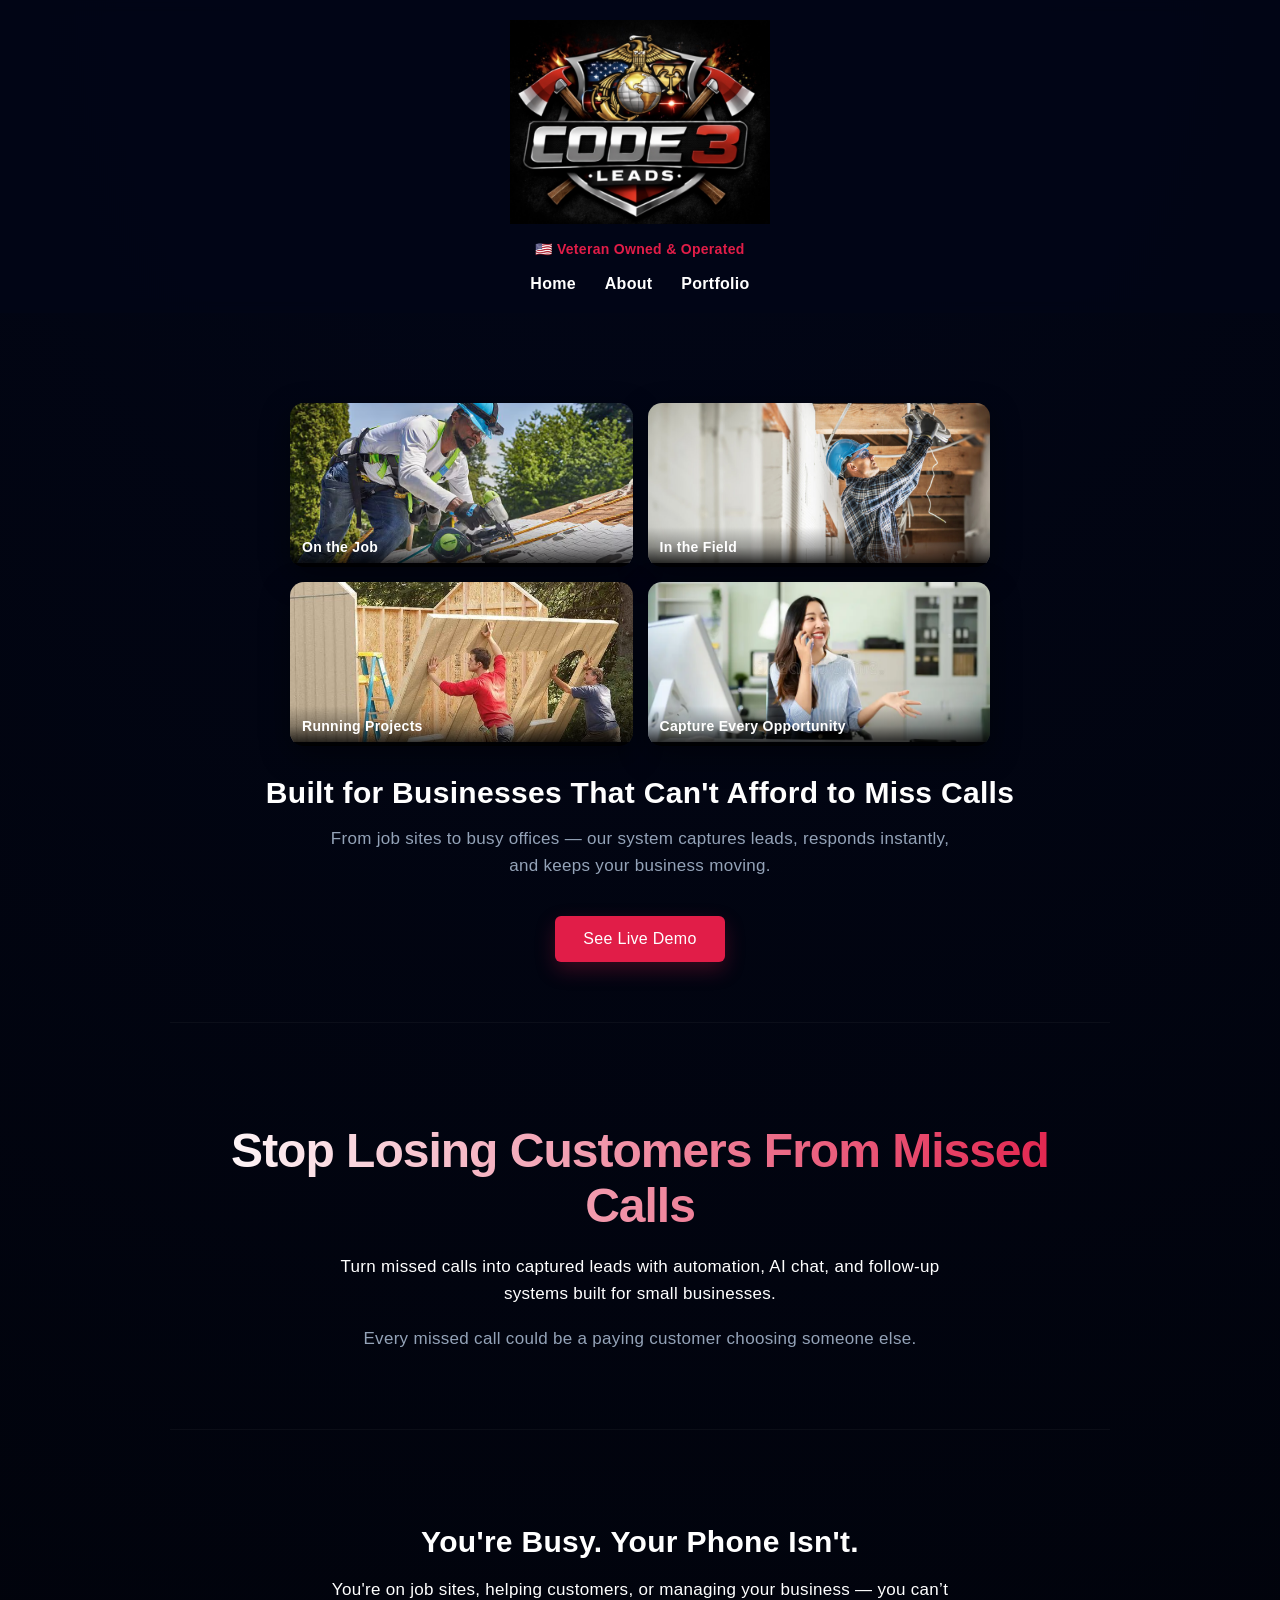
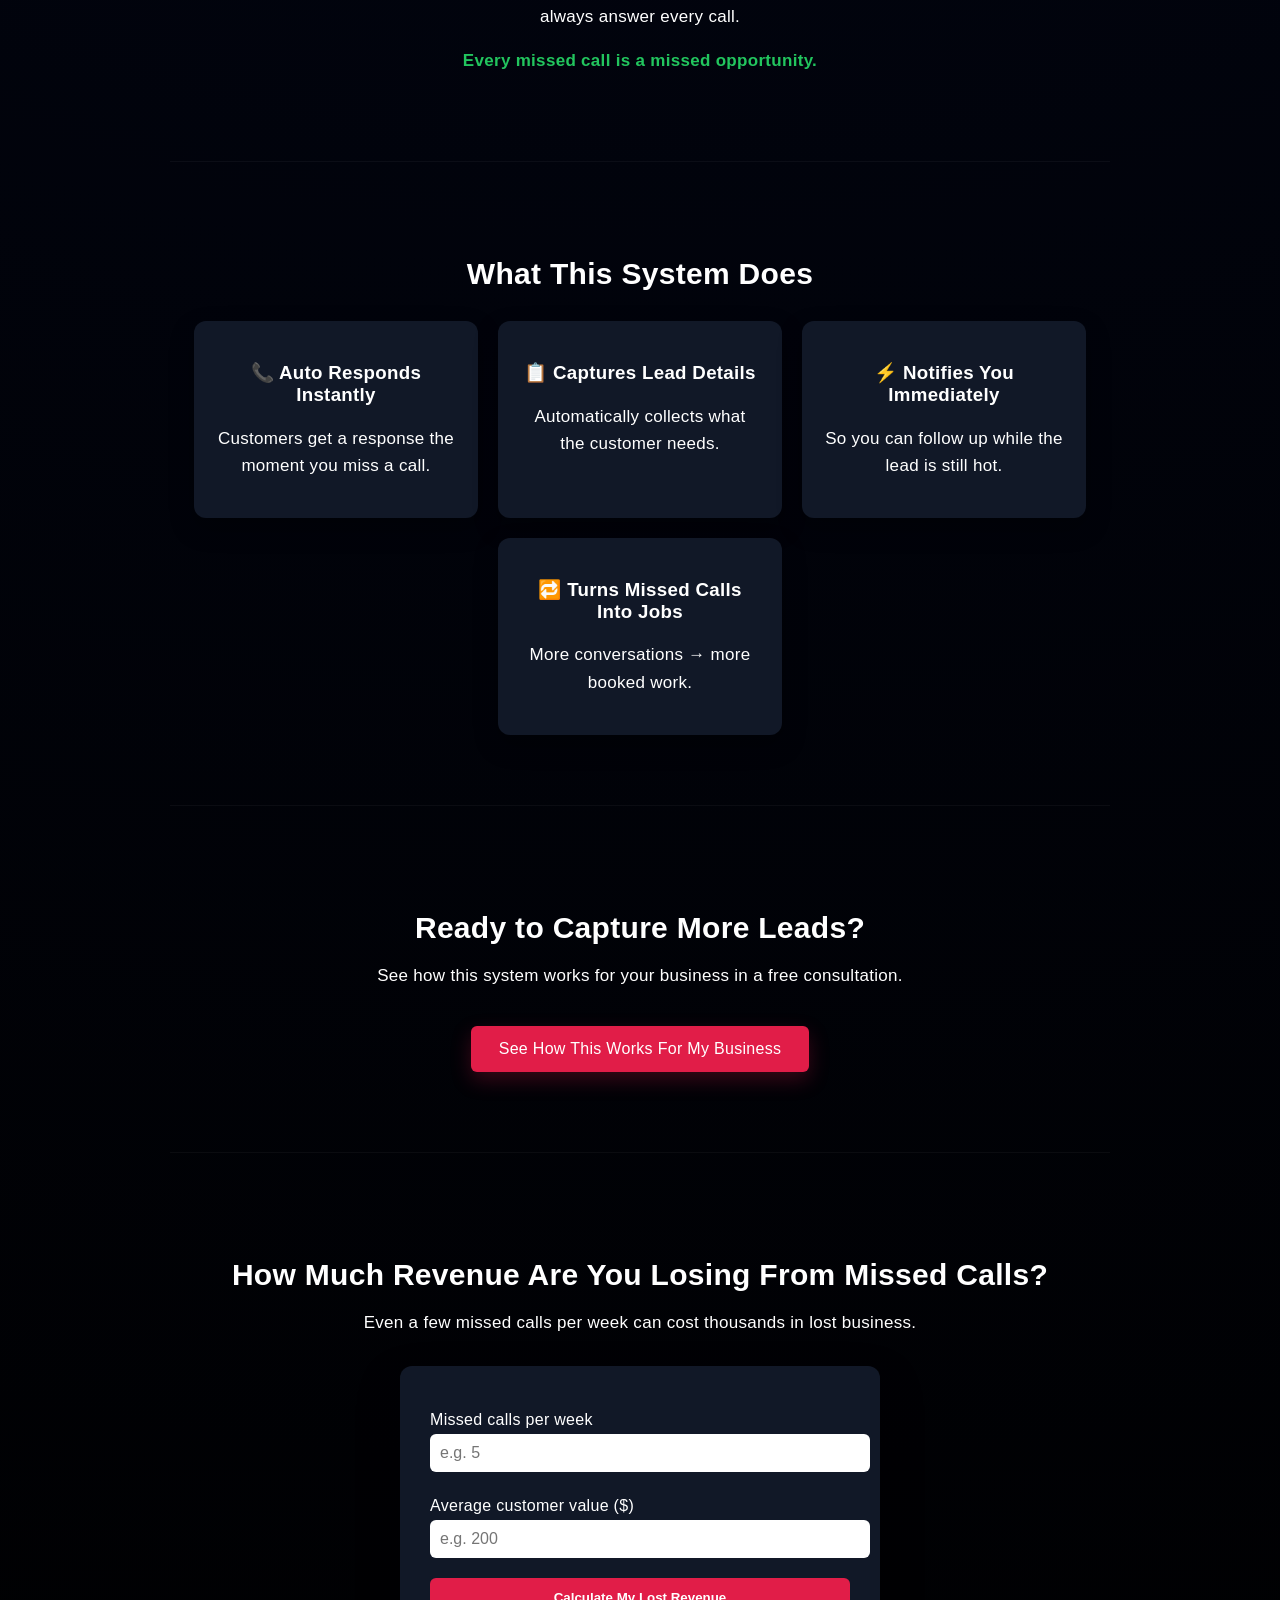
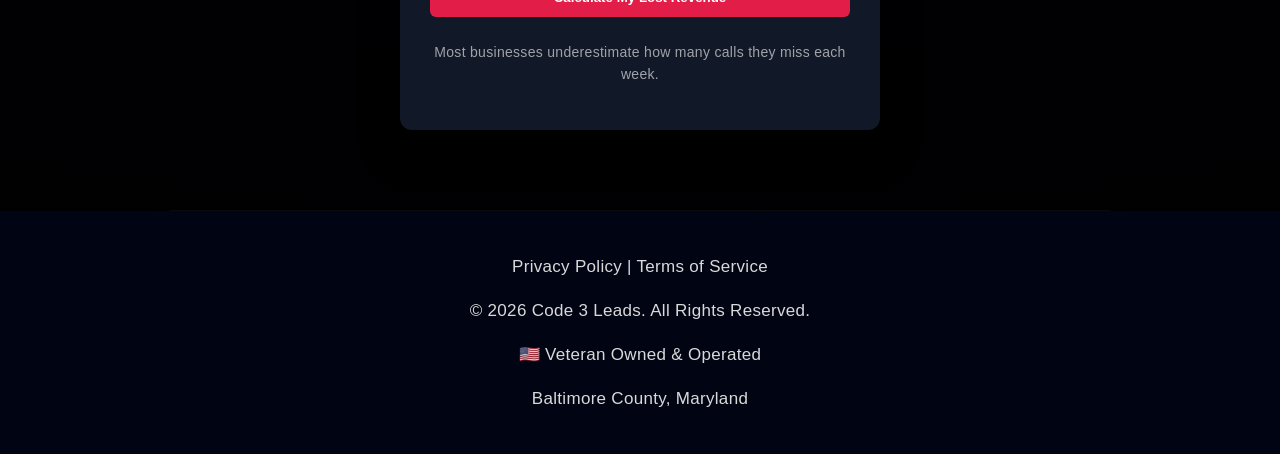
==== index.html @ e9ff65f7 "Update index.html" ====
<!DOCTYPE html>
<html>
<head>
<title>Code 3 Leads</title>
<meta name="viewport" content="width=device-width, initial-scale=1.0">
<link rel="stylesheet" href="css/styles.css">
</head>

<body>

<!-- HEADER -->
<header>

<a href="index.html">
<img src="images/code3-logo.png" class="logo">
</a>

<p class="tagline">
🇺🇸 Veteran Owned & Operated
</p>

<nav>
<a href="index.html">Home</a>
<a href="about.html">About</a>
<a href="portfolio.html">Portfolio</a>
</nav>

</header>

<!-- TOP TRUST SECTION -->
<section class="work-section">

  <div class="work-grid">

    <div class="work-card">
      <img src="images/roofer-working.png">
      <div class="overlay">On the Job</div>
    </div>

    <div class="work-card">
      <img src="images/electrician-working.png">
      <div class="overlay">In the Field</div>
    </div>

    <div class="work-card">
      <img src="images/contractor-working.png">
      <div class="overlay">Running Projects</div>
    </div>

    <div class="work-card">
      <img src="images/business-vibes.png">
      <div class="overlay">Capture Every Opportunity</div>
    </div>

  </div>

  <h2>Built for Businesses That Can't Afford to Miss Calls</h2>

  <p class="subtext">
    From job sites to busy offices — our system captures leads, responds instantly, and keeps your business moving.
  </p>

  <a href="https://code3leads.github.io/Code-3-Leads/" target="_blank" class="button">
    See Live Demo
  </a>

</section>

<!-- HERO -->
<section class="hero">

<h1>Stop Losing Customers From Missed Calls</h1>

<p>
Turn missed calls into captured leads with automation, AI chat, and follow-up systems built for small businesses.
</p>

<p class="hero-sub">
Every missed call could be a paying customer choosing someone else.
</p>

</section>

<!-- PROBLEM -->
<section class="problem-section">

<h2>You're Busy. Your Phone Isn't.</h2>

<p>
You're on job sites, helping customers, or managing your business — you can’t always answer every call.
</p>

<p class="highlight">
Every missed call is a missed opportunity.
</p>

</section>

<!-- SERVICES -->
<section>

<h2>What This System Does</h2>

<div class="grid">

<div class="card">
<h3>📞 Auto Responds Instantly</h3>
<p>Customers get a response the moment you miss a call.</p>
</div>

<div class="card">
<h3>📋 Captures Lead Details</h3>
<p>Automatically collects what the customer needs.</p>
</div>

<div class="card">
<h3>⚡ Notifies You Immediately</h3>
<p>So you can follow up while the lead is still hot.</p>
</div>

<div class="card">
<h3>🔁 Turns Missed Calls Into Jobs</h3>
<p>More conversations → more booked work.</p>
</div>

</div>

</section>

<!-- CTA -->
<section class="cta-section">

<h2>Ready to Capture More Leads?</h2>

<p>
See how this system works for your business in a free consultation.
</p>

<a href="https://calendly.com/code3leads/30min" target="_blank" class="button">
See How This Works For My Business
</a>

</section>

<!-- CALCULATOR -->
<section class="calculator-section">

<h2>How Much Revenue Are You Losing From Missed Calls?</h2>

<p>
Even a few missed calls per week can cost thousands in lost business.
</p>

<div class="calculator-box">

  <label>Missed calls per week</label>
  <input type="number" id="calls" placeholder="e.g. 5">

  <label>Average customer value ($)</label>
  <input type="number" id="value" placeholder="e.g. 200">

  <button onclick="calculateLoss()">Calculate My Lost Revenue</button>

  <h3 id="result"></h3>

  <p style="font-size:14px; opacity:0.6;">
    Most businesses underestimate how many calls they miss each week.
  </p>

  <a id="calc-cta" href="https://calendly.com/code3leads/30min" target="_blank" class="button" style="display:none;">
    Fix This For My Business
  </a>

</div>

</section>

<!-- SCRIPT -->
<script>
function calculateLoss() {
  var calls = document.getElementById("calls").value;
  var value = document.getElementById("value").value;

  if(calls === "" || value === "") {
    document.getElementById("result").innerText = "Enter values above";
    return;
  }

  var yearlyLoss = calls * value * 52;

  document.getElementById("result").innerText =
    "You're losing approximately $" + yearlyLoss.toLocaleString() + " per year from missed calls";

  document.getElementById("calc-cta").style.display = "inline-block";
}
</script>

<!-- FOOTER -->
<footer>

<p>
<a href="privacy-policy.html">Privacy Policy</a> |
<a href="terms.html">Terms of Service</a>
</p>

<p>© 2026 Code 3 Leads. All Rights Reserved.</p>

<p>🇺🇸 Veteran Owned & Operated</p>

<p>Baltimore County, Maryland</p>

</footer>

</body>
</html>
---- css/styles.css ----
/* =========================
   GLOBAL
========================= */
body {
  margin: 0;
  font-family: Arial, sans-serif;
  background: radial-gradient(circle at top, #020617 0%, #000000 100%);
  color: white;
  text-align: center;
  letter-spacing: 0.3px;
}

/* =========================
   HEADER
========================= */
header {
  padding: 20px;
  background: rgba(2,6,23,0.9);
  position: sticky;
  top: 0;
  z-index: 1000;
  backdrop-filter: blur(6px);
}

.logo {
  width: 260px;
}

.tagline {
  margin-top:10px;
  font-size:14px;
  color:#e11d48;
  font-weight:bold;
}

nav {
  margin-top: 15px;
}

nav a {
  margin: 0 12px;
  color: white;
  text-decoration: none;
  font-weight: bold;
  transition: 0.2s;
}

nav a:hover {
  color: #e11d48;
}

/* =========================
   SECTIONS
========================= */
section {
  padding: 70px 20px;
  max-width: 900px;
  margin: auto;
  border-bottom: 1px solid rgba(255,255,255,0.04);
}

h1 {
  font-size: 48px;
  margin-bottom: 20px;
  letter-spacing: -1px;
}

h2 {
  font-size: 30px;
  margin-bottom: 15px;
  font-weight: 600;
}

p {
  line-height: 1.6;
  font-size: 17px;
  max-width: 650px;
  margin-left: auto;
  margin-right: auto;
}

/* =========================
   HERO
========================= */
.hero {
  padding: 60px 20px;
}

/* EXPENSIVE GRADIENT TEXT */
.hero h1 {
  background: linear-gradient(to right, #ffffff, #e11d48);
  -webkit-background-clip: text;
  -webkit-text-fill-color: transparent;
}

.hero-sub {
  color: #94a3b8;
  margin-top: 10px;
}

/* =========================
   BUTTON
========================= */
.button {
  display: inline-block;
  padding: 14px 28px;
  background: #e11d48;
  color: white;
  text-decoration: none;
  border-radius: 6px;
  margin-top: 20px;
  transition: 0.2s;
  box-shadow: 0 8px 20px rgba(225,29,72,0.25);
}

.button:hover {
  background: #be123c;
  transform: translateY(-2px);
  box-shadow: 0 12px 30px rgba(225,29,72,0.35);
}

/* =========================
   CARD GRID (SERVICES)
========================= */
.grid {
  display: flex;
  flex-wrap: wrap;
  justify-content: center;
  gap: 20px;
  margin-top: 30px;
}

.card {
  background: #111827;
  padding: 22px;
  border-radius: 12px;
  width: 240px;
  transition: 0.25s;
  box-shadow: 0 10px 25px rgba(0,0,0,0.3);
}

.card:hover {
  transform: translateY(-6px);
  box-shadow: 0 15px 35px rgba(0,0,0,0.5);
}

/* =========================
   WORK / IMAGE SECTION
========================= */
.work-section {
  padding: 60px 20px;
  text-align: center;
}

.subtext {
  color: #94a3b8;
  margin-top: 10px;
}

.work-grid {
  display: grid;
  grid-template-columns: repeat(2, 1fr);
  gap: 15px;
  max-width: 700px;
  margin: 30px auto;
}

.work-card {
  position: relative;
  overflow: hidden;
  border-radius: 14px;
  cursor: pointer;
  transition: 0.25s;
  box-shadow: 0 10px 30px rgba(0,0,0,0.4);
}

.work-card img {
  width: 100%;
  height: 160px;
  object-fit: cover;
  transition: 0.3s;
}

.work-card:hover img {
  transform: scale(1.08);
}

.work-card:hover {
  transform: translateY(-4px);
}

.overlay {
  position: absolute;
  bottom: 0;
  width: 100%;
  padding: 12px;
  font-weight: bold;
  font-size: 14px;
  text-align: left;
  background: linear-gradient(
    to top,
    rgba(0,0,0,0.9),
    rgba(0,0,0,0.3),
    transparent
  );
}

/* =========================
   PROBLEM SECTION
========================= */
.problem-section .highlight {
  color: #22c55e;
  font-weight: 600;
}

/* =========================
   CTA SECTION
========================= */
.cta-section {
  padding: 80px 20px;
}

/* =========================
   CALCULATOR
========================= */
.calculator-section {
  padding: 80px 20px;
}

.calculator-box {
  margin-top: 30px;
  background: #111827;
  padding: 30px;
  border-radius: 12px;
  max-width: 420px;
  margin-left: auto;
  margin-right: auto;
  box-shadow: 0 20px 40px rgba(0,0,0,0.4);
}

.calculator-box label {
  display: block;
  margin-top: 15px;
  margin-bottom: 5px;
  text-align: left;
}

.calculator-box input {
  width: 100%;
  padding: 10px;
  border-radius: 6px;
  border: none;
  margin-bottom: 10px;
  font-size: 16px;
}

.calculator-box button {
  width: 100%;
  padding: 12px;
  margin-top: 10px;
  background: #e11d48;
  color: white;
  border: none;
  border-radius: 6px;
  font-weight: bold;
  cursor: pointer;
}

.calculator-box button:hover {
  background: #be123c;
}

#result {
  margin-top: 20px;
  font-size: 24px;
  font-weight: bold;
  color: #22c55e;
}

/* =========================
   MOBILE
========================= */
@media (max-width: 600px) {
  .work-grid {
    grid-template-columns: 1fr;
  }

  h1 {
    font-size: 34px;
  }

  h2 {
    font-size: 24px;
  }
}

/* =========================
   FOOTER
========================= */
footer {
  background: #020617;
  padding: 25px;
  font-size: 13px;
  opacity: 0.85;
}

footer a {
  color: white;
  text-decoration: none;
}

footer a:hover {
  text-decoration: underline;
}
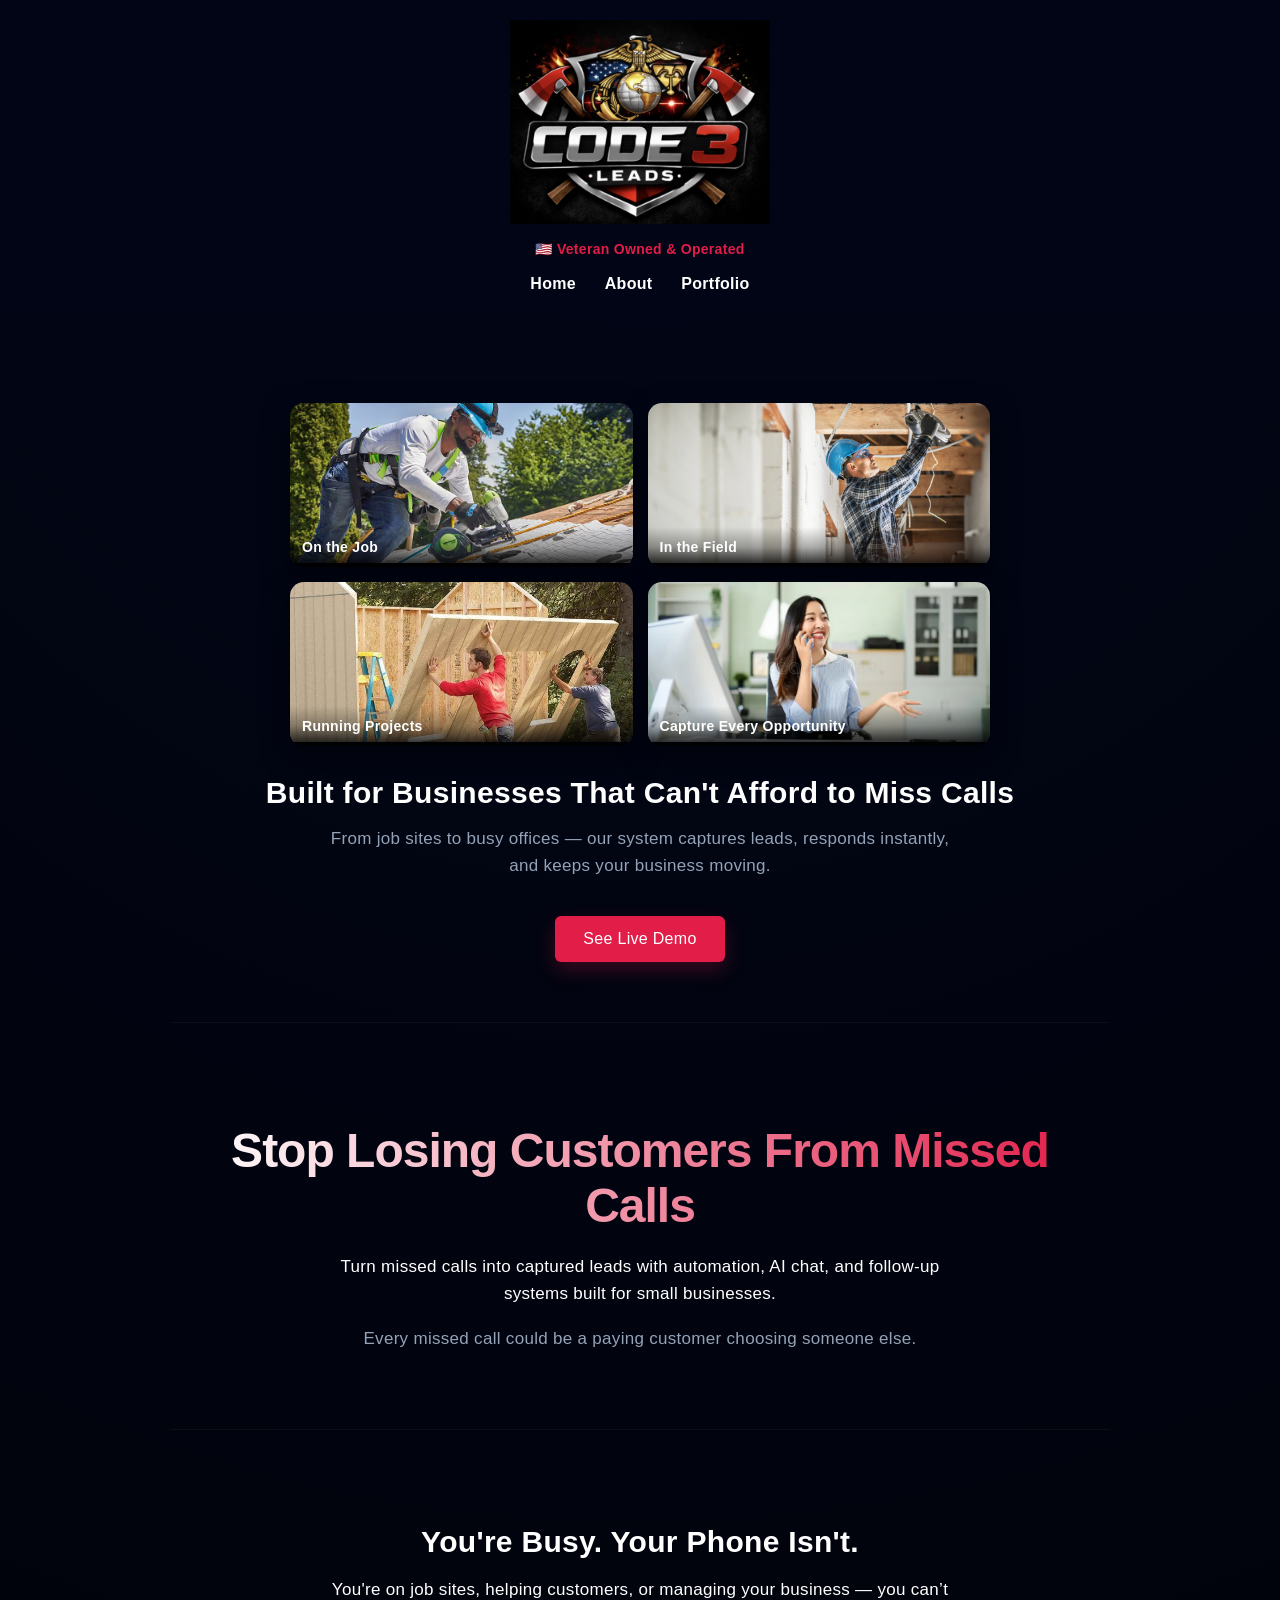
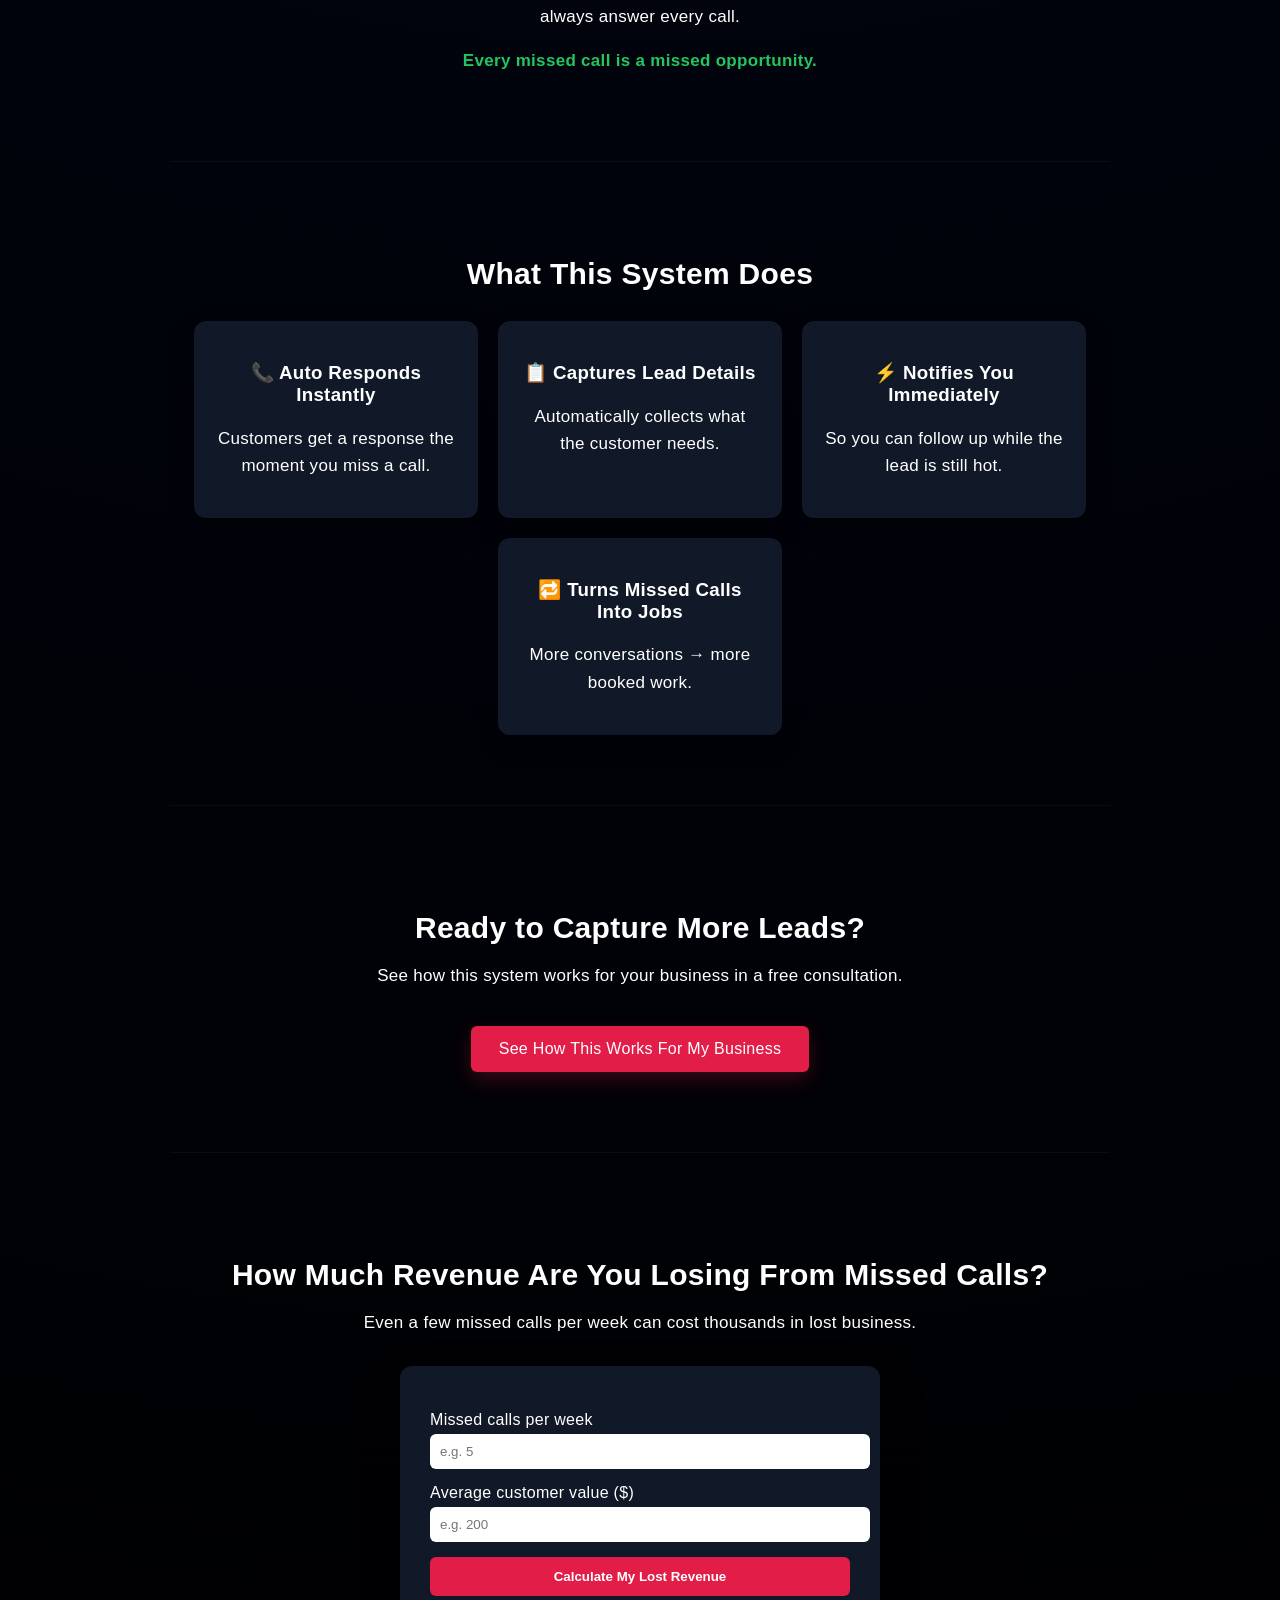
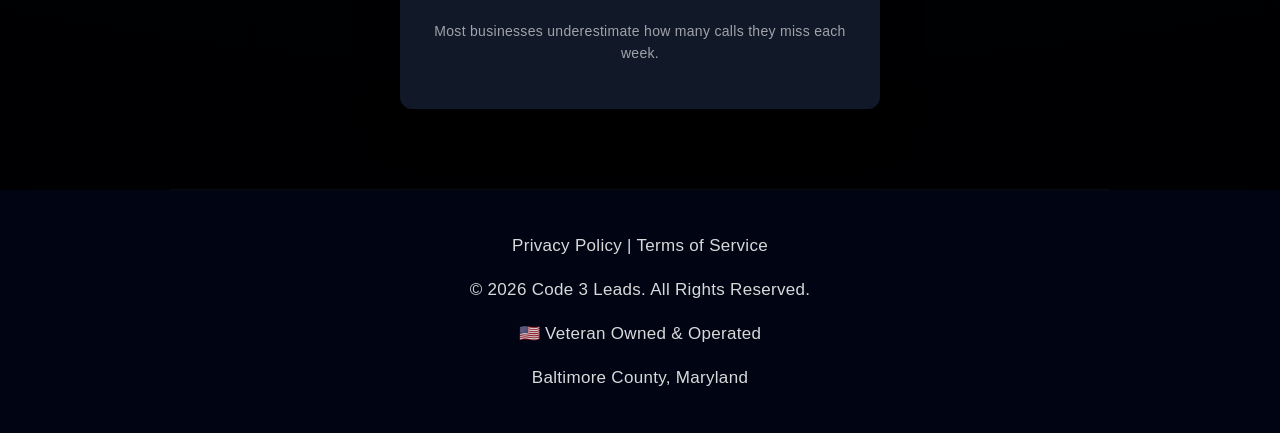
==== commit 4c4f6bd3: "Update index.html" ====
--- a/index.html
+++ b/index.html
@@ -60,7 +60,7 @@
     From job sites to busy offices — our system captures leads, responds instantly, and keeps your business moving.
   </p>
 
-  <a href="https://code3leads.github.io/Code-3-Leads/" target="_blank" class="button">
+  <a href="https://code3leads.github.io/Show-Runner/" target="_blank" class="button">
     See Live Demo
   </a>
 
--- a/css/styles.css
+++ b/css/styles.css
@@ -86,7 +86,6 @@
   padding: 60px 20px;
 }
 
-/* EXPENSIVE GRADIENT TEXT */
 .hero h1 {
   background: linear-gradient(to right, #ffffff, #e11d48);
   -webkit-background-clip: text;
@@ -120,7 +119,7 @@
 }
 
 /* =========================
-   CARD GRID (SERVICES)
+   GRID (SERVICES)
 ========================= */
 .grid {
   display: flex;
@@ -145,7 +144,7 @@
 }
 
 /* =========================
-   WORK / IMAGE SECTION
+   WORK SECTION
 ========================= */
 .work-section {
   padding: 60px 20px;
@@ -169,7 +168,6 @@
   position: relative;
   overflow: hidden;
   border-radius: 14px;
-  cursor: pointer;
   transition: 0.25s;
   box-shadow: 0 10px 30px rgba(0,0,0,0.4);
 }
@@ -183,10 +181,6 @@
 
 .work-card:hover img {
   transform: scale(1.08);
-}
-
-.work-card:hover {
-  transform: translateY(-4px);
 }
 
 .overlay {
@@ -206,7 +200,7 @@
 }
 
 /* =========================
-   PROBLEM SECTION
+   PROBLEM
 ========================= */
 .problem-section .highlight {
   color: #22c55e;
@@ -214,7 +208,7 @@
 }
 
 /* =========================
-   CTA SECTION
+   CTA
 ========================= */
 .cta-section {
   padding: 80px 20px;
@@ -241,7 +235,6 @@
 .calculator-box label {
   display: block;
   margin-top: 15px;
-  margin-bottom: 5px;
   text-align: left;
 }
 
@@ -250,14 +243,13 @@
   padding: 10px;
   border-radius: 6px;
   border: none;
-  margin-bottom: 10px;
-  font-size: 16px;
+  margin-top: 5px;
 }
 
 .calculator-box button {
   width: 100%;
   padding: 12px;
-  margin-top: 10px;
+  margin-top: 15px;
   background: #e11d48;
   color: white;
   border: none;
@@ -278,6 +270,106 @@
 }
 
 /* =========================
+   PORTFOLIO FINAL ELITE
+========================= */
+
+.portfolio-grid {
+  display: grid;
+  grid-template-columns: 1fr;
+  gap: 25px;
+  max-width: 500px;
+  margin: 40px auto;
+}
+
+.portfolio-card {
+  position: relative;
+  display: block;
+  border-radius: 16px;
+  overflow: hidden;
+  margin: auto;
+  box-shadow: 0 15px 40px rgba(0,0,0,0.5);
+  transition: all 0.3s ease;
+}
+
+/* DARK OVERLAY BASE */
+.portfolio-card::after {
+  content: "";
+  position: absolute;
+  inset: 0;
+  background: rgba(0, 0, 0, 0.45);
+  pointer-events: none;
+}
+
+/* IMAGE */
+.portfolio-card img {
+  width: 100%;
+  height: 220px;
+  object-fit: cover;
+  transition: 0.4s ease;
+}
+
+/* HOVER EFFECTS */
+.portfolio-card:hover {
+  transform: translateY(-6px);
+  box-shadow: 0 25px 60px rgba(0,0,0,0.8);
+}
+
+.portfolio-card:hover img {
+  transform: scale(1.05);
+}
+
+/* OVERLAY TEXT */
+.portfolio-overlay {
+  position: absolute;
+  bottom: 0;
+  left: 0;
+  width: 100%;
+  padding: 20px;
+
+  display: flex;
+  flex-direction: column;
+  align-items: flex-start;
+
+  z-index: 2;
+
+  background: linear-gradient(
+    to top,
+    rgba(0,0,0,1),
+    rgba(0,0,0,0.8),
+    rgba(0,0,0,0.3),
+    transparent
+  );
+}
+
+/* TITLE */
+.portfolio-overlay h3 {
+  margin: 0 0 4px 0;
+  font-size: 18px;
+  font-weight: 600;
+  color: white;
+}
+
+/* DESCRIPTION */
+.portfolio-overlay p {
+  margin: 0;
+  font-size: 14px;
+  color: #cbd5f5;
+}
+
+/* CTA TEXT */
+.portfolio-overlay span {
+  margin-top: 8px;
+  font-size: 14px;
+  color: #e11d48;
+  font-weight: bold;
+  transition: 0.2s;
+}
+
+/* CTA HOVER MOVE */
+.portfolio-card:hover .portfolio-overlay span {
+  transform: translateX(6px);
+}
+/* =========================
    MOBILE
 ========================= */
 @media (max-width: 600px) {
@@ -308,7 +400,3 @@
   color: white;
   text-decoration: none;
 }
-
-footer a:hover {
-  text-decoration: underline;
-}
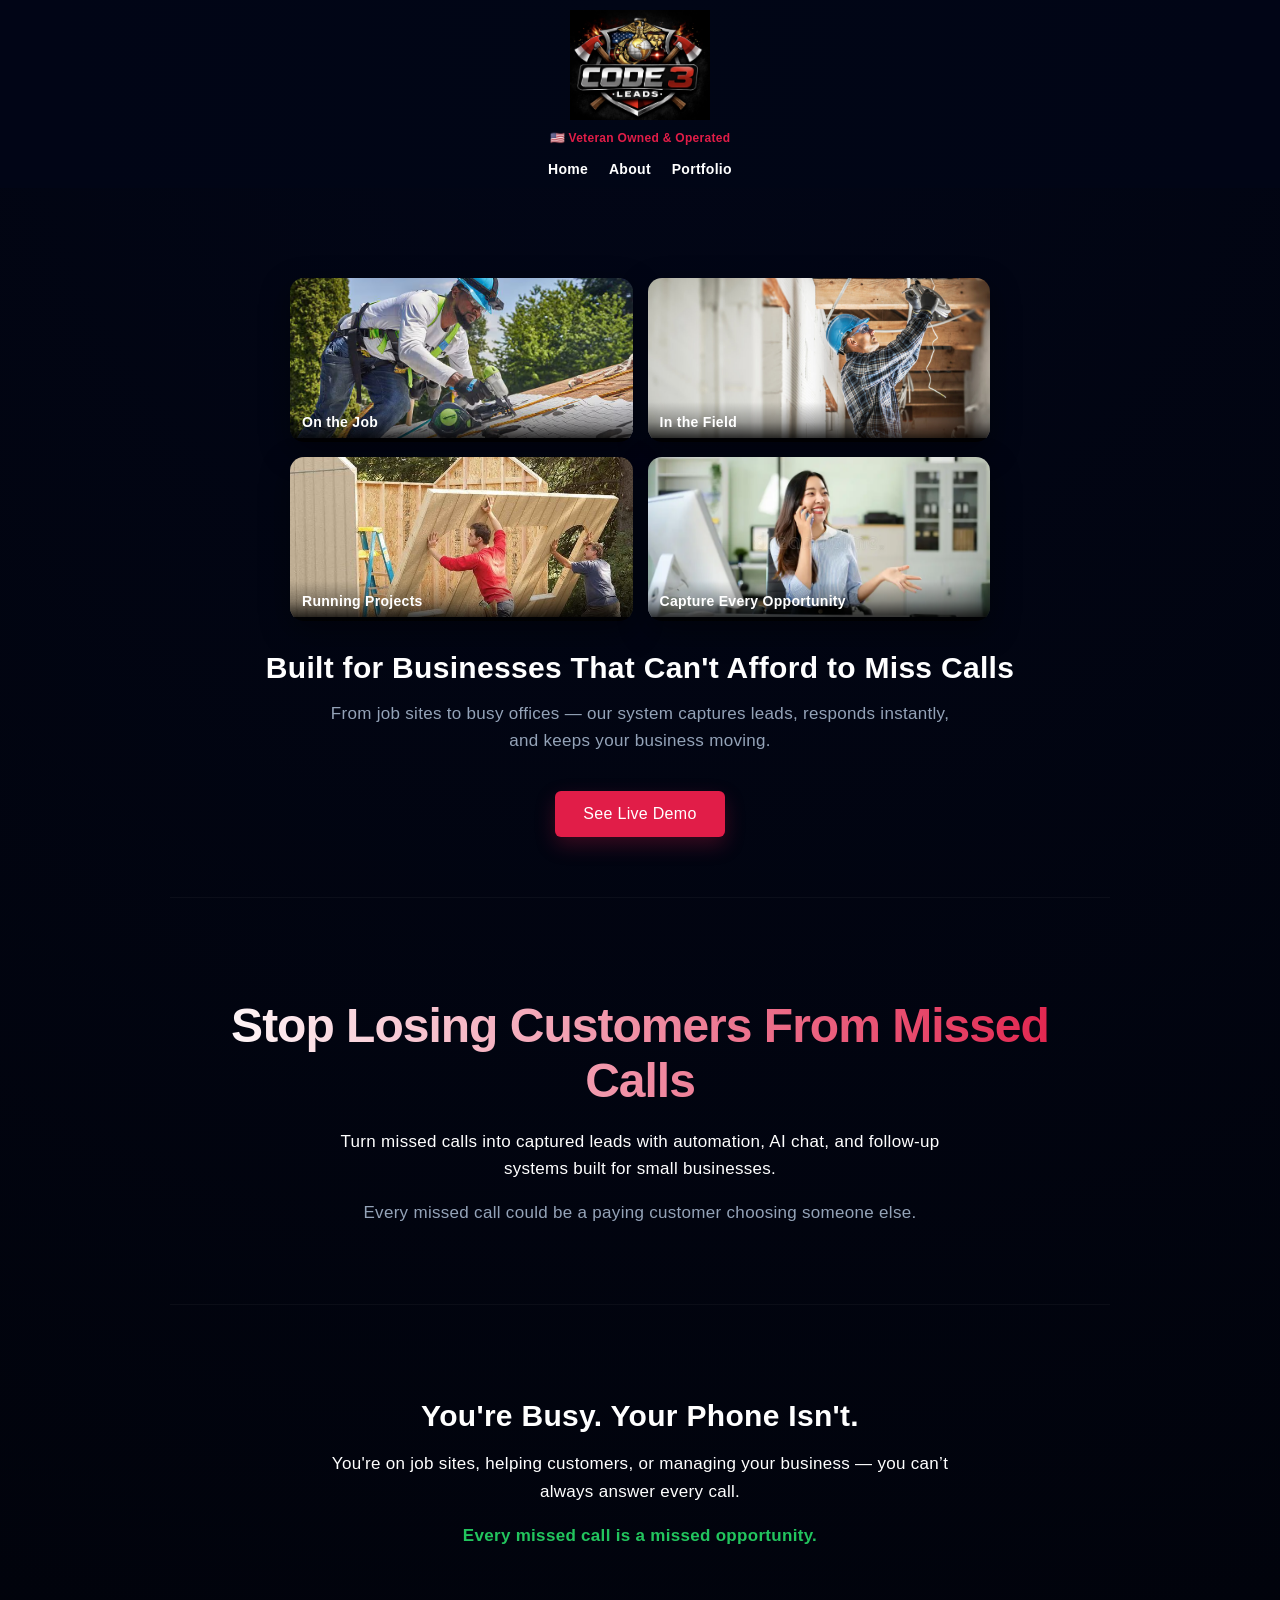
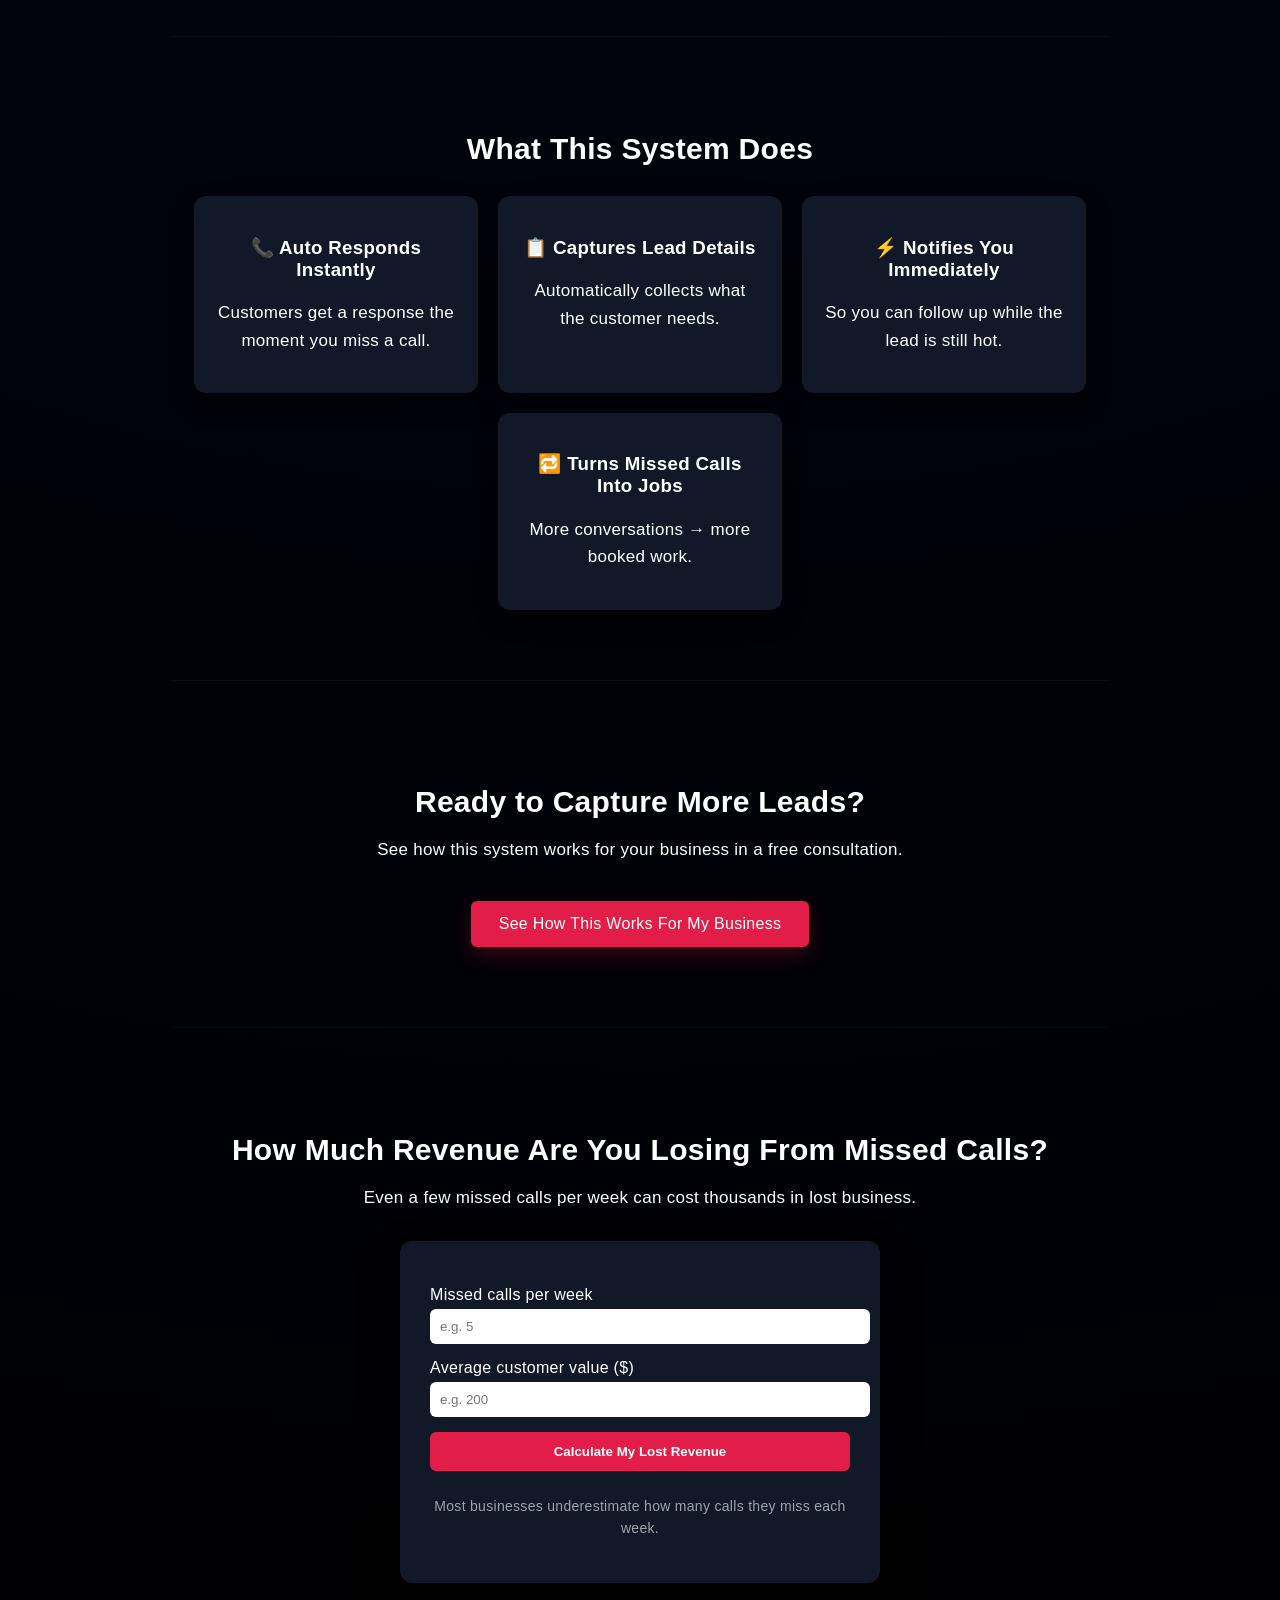
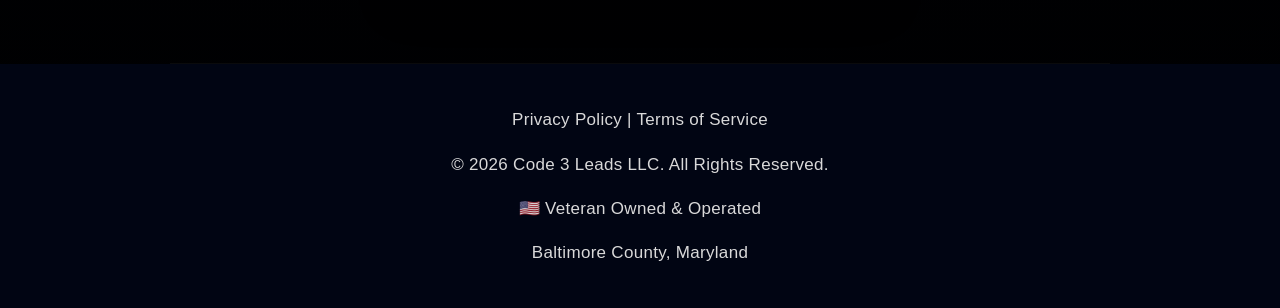
==== commit bd008ee3: "Update index.html" ====
--- a/index.html
+++ b/index.html
@@ -203,7 +203,7 @@
 <a href="terms.html">Terms of Service</a>
 </p>
 
-<p>© 2026 Code 3 Leads. All Rights Reserved.</p>
+<p>© 2026 Code 3 Leads LLC. All Rights Reserved.</p>
 
 <p>🇺🇸 Veteran Owned & Operated</p>
 
--- a/css/styles.css
+++ b/css/styles.css
@@ -14,35 +14,31 @@
    HEADER
 ========================= */
 header {
-  padding: 20px;
+  padding: 10px 20px;
   background: rgba(2,6,23,0.9);
-  position: sticky;
-  top: 0;
-  z-index: 1000;
-  backdrop-filter: blur(6px);
 }
 
 .logo {
-  width: 260px;
+  width: 140px;
 }
 
 .tagline {
-  margin-top:10px;
-  font-size:14px;
-  color:#e11d48;
-  font-weight:bold;
+  font-size: 12px;
+  color: #e11d48;
+  font-weight: bold;
+  margin-top: 5px;
 }
 
 nav {
-  margin-top: 15px;
+  margin-top: 5px;
 }
 
 nav a {
-  margin: 0 12px;
-  color: white;
+  color: white;
+  margin: 0 8px;
   text-decoration: none;
   font-weight: bold;
-  transition: 0.2s;
+  font-size: 14px;
 }
 
 nav a:hover {
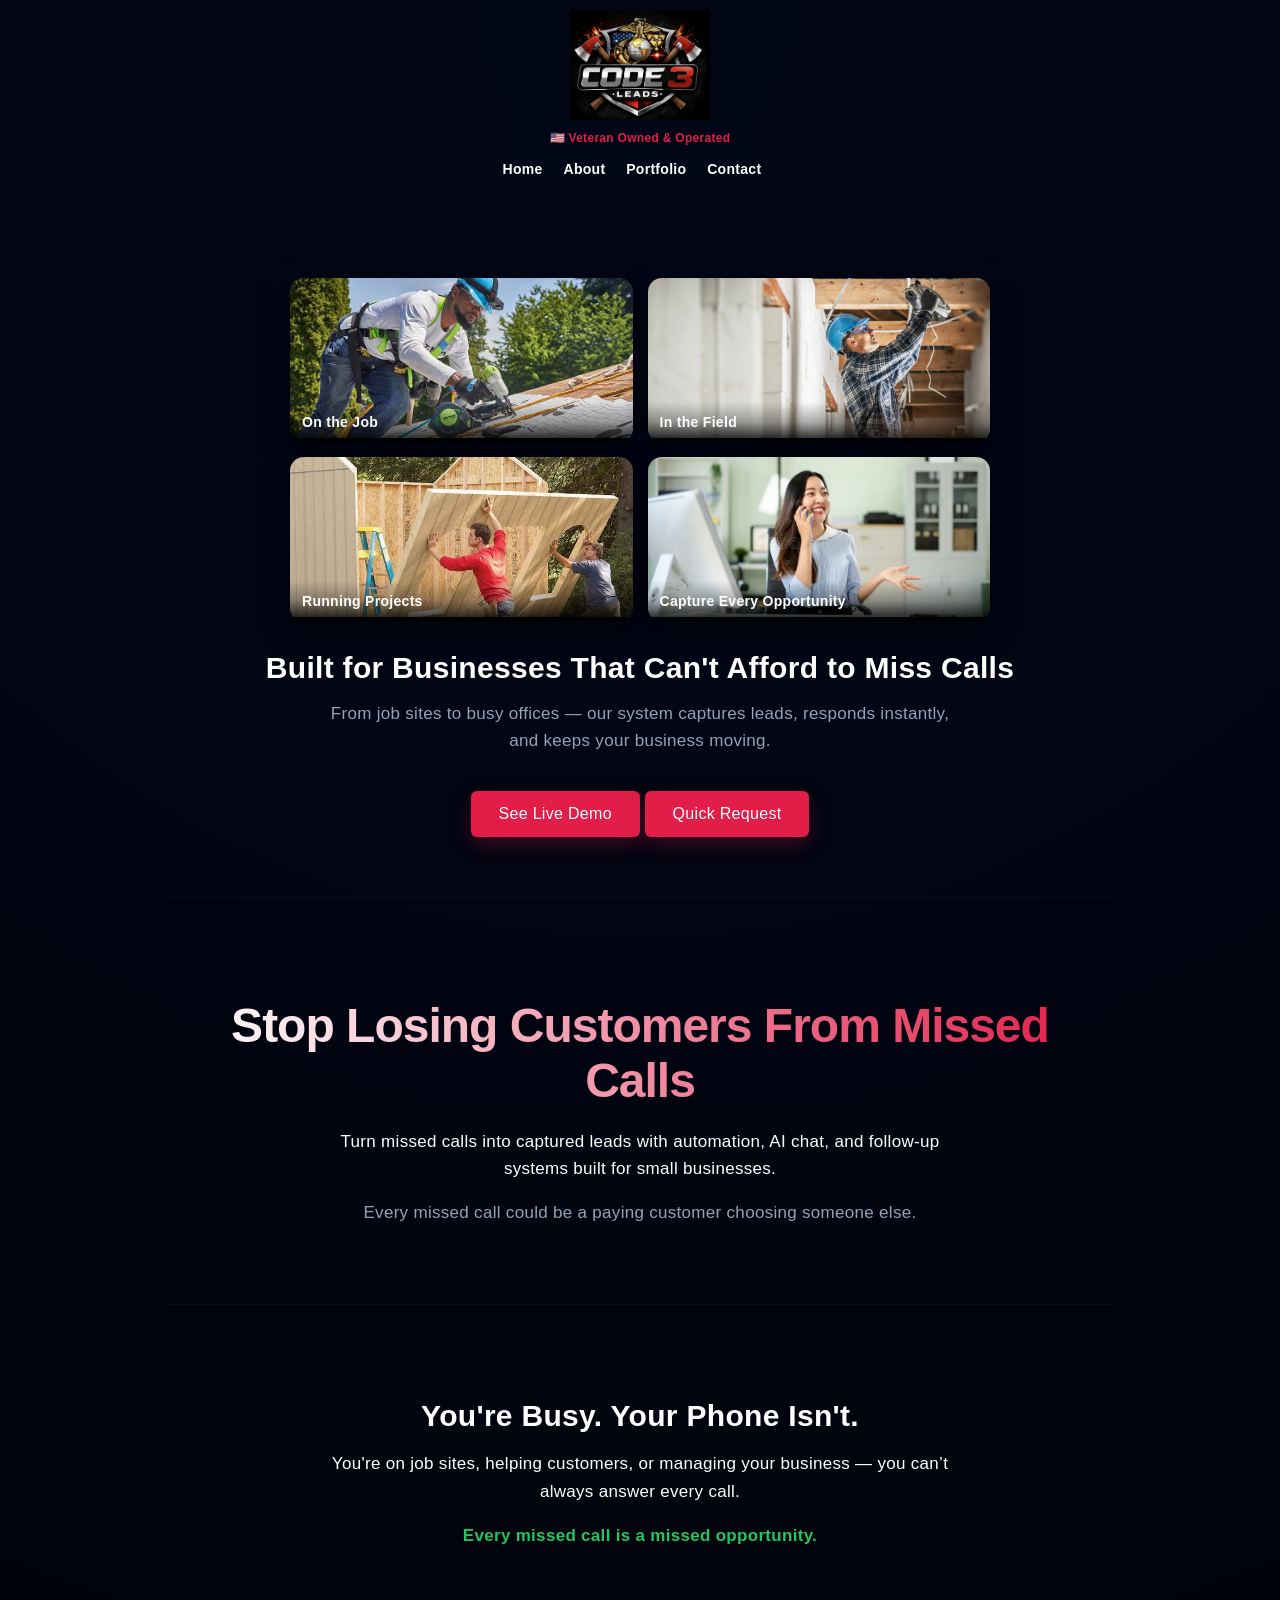
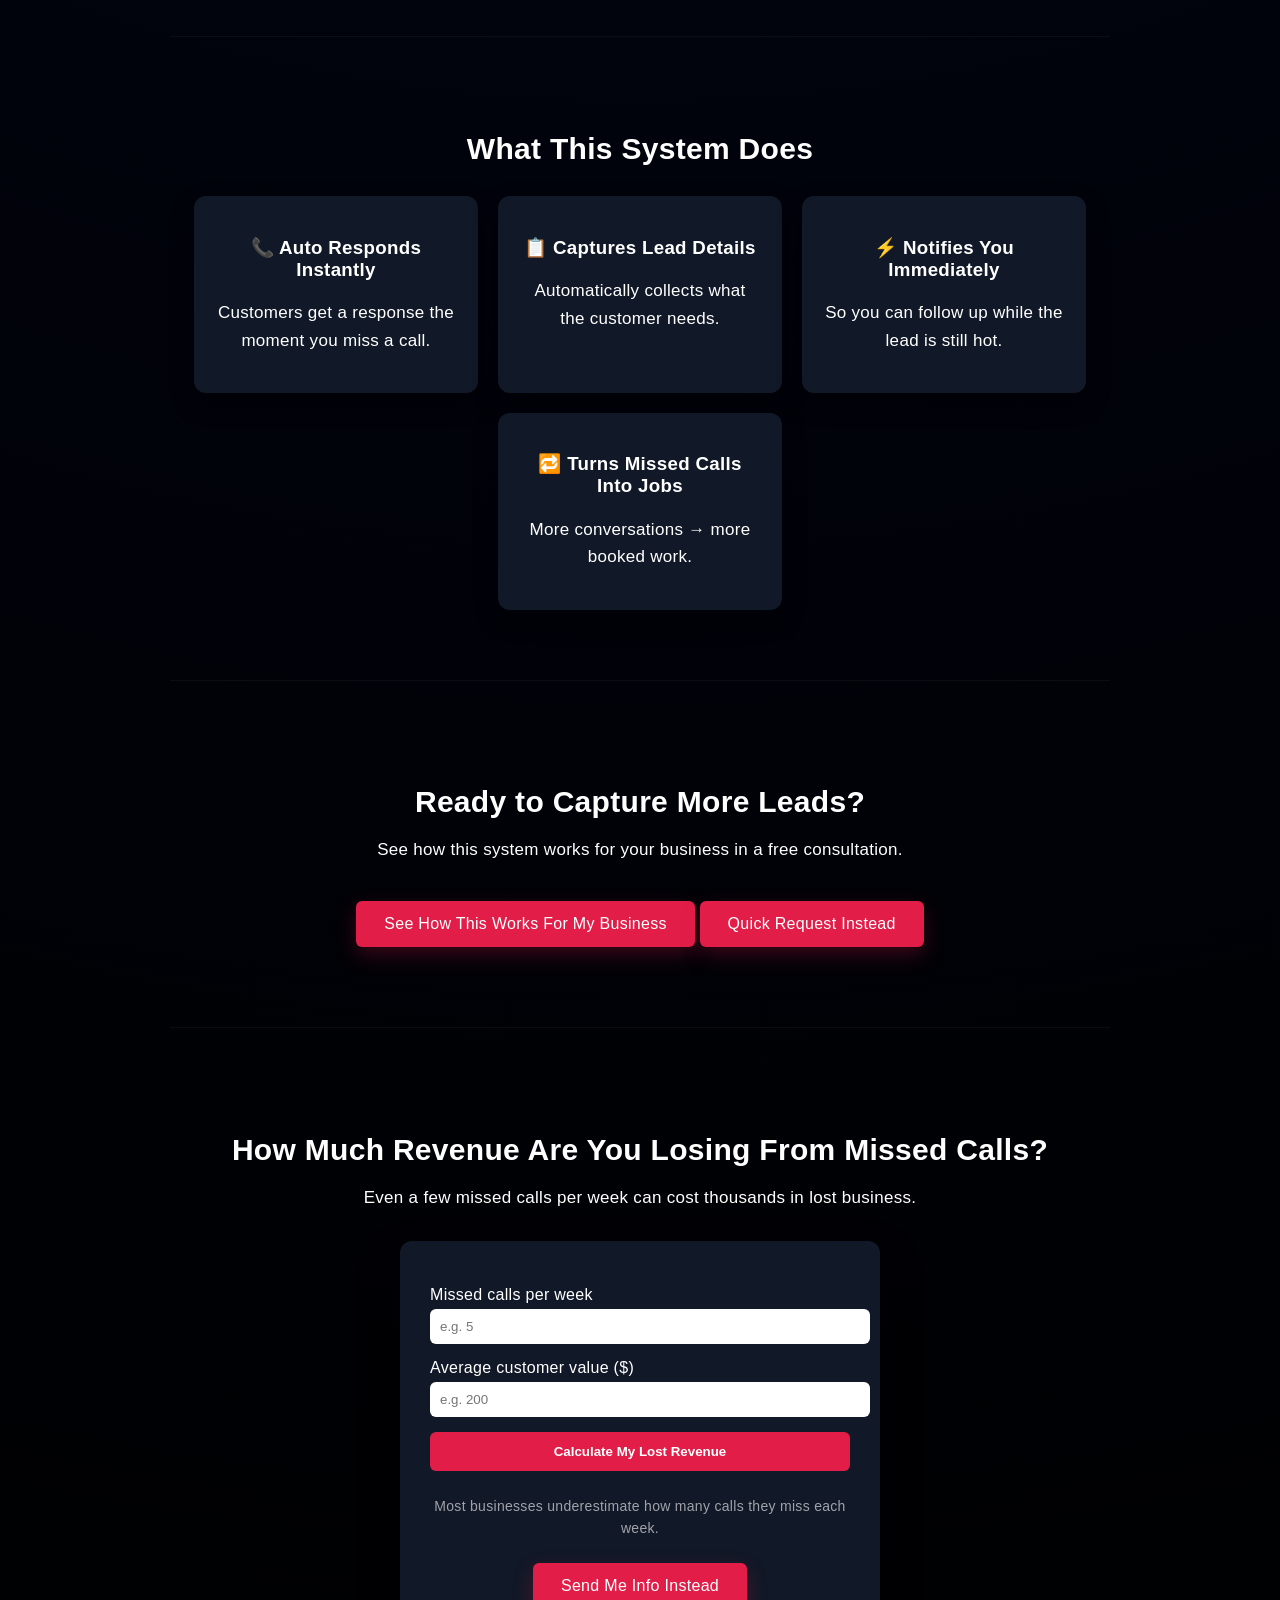
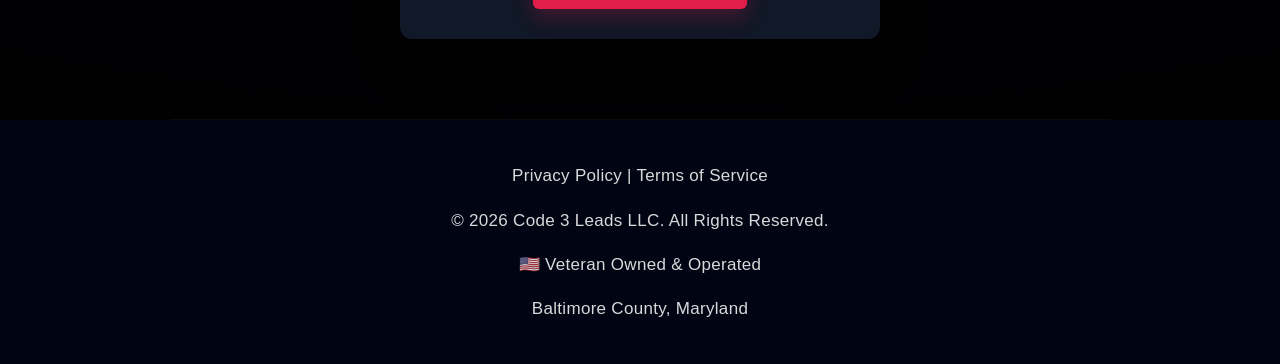
==== commit 39636138: "Update index.html" ====
--- a/index.html
+++ b/index.html
@@ -1,7 +1,7 @@
 <!DOCTYPE html>
 <html>
 <head>
-<title>Code 3 Leads</title>
+<title>Code 3 Leads LLC</title>
 <meta name="viewport" content="width=device-width, initial-scale=1.0">
 <link rel="stylesheet" href="css/styles.css">
 </head>
@@ -23,7 +23,8 @@
 <a href="index.html">Home</a>
 <a href="about.html">About</a>
 <a href="portfolio.html">Portfolio</a>
-</nav>
+<a href="contact.html">Contact<a/>
+</nav> 
 
 </header>
 
@@ -63,6 +64,9 @@
   <a href="https://code3leads.github.io/Show-Runner/" target="_blank" class="button">
     See Live Demo
   </a>
+  <a href="contact.html" class="button" style="background:#e11d48;">
+    Quick Request
+  </a> 
 
 </section>
 
@@ -138,6 +142,10 @@
 
 <a href="https://calendly.com/code3leads/30min" target="_blank" class="button">
 See How This Works For My Business
+</a>
+
+<a href="contact.html" class="button" style="background:#e11d48; margin-top:10px;">
+Quick Request Instead
 </a>
 
 </section>
@@ -170,6 +178,9 @@
   <a id="calc-cta" href="https://calendly.com/code3leads/30min" target="_blank" class="button" style="display:none;">
     Fix This For My Business
   </a>
+  <a href="contact.html" class="button" style="display:inline-block; margin-top:10px; background:#e11d48;">
+  Send Me Info Instead
+</a>
 
 </div>
 
--- a/css/styles.css
+++ b/css/styles.css
@@ -287,6 +287,11 @@
   transition: all 0.3s ease;
 }
 
+.featured {
+   border: 2px solid #e11d48;
+   box-shadow: 0 0 15px rgba(225, 29, 72, 0.5);
+}
+
 /* DARK OVERLAY BASE */
 .portfolio-card::after {
   content: "";
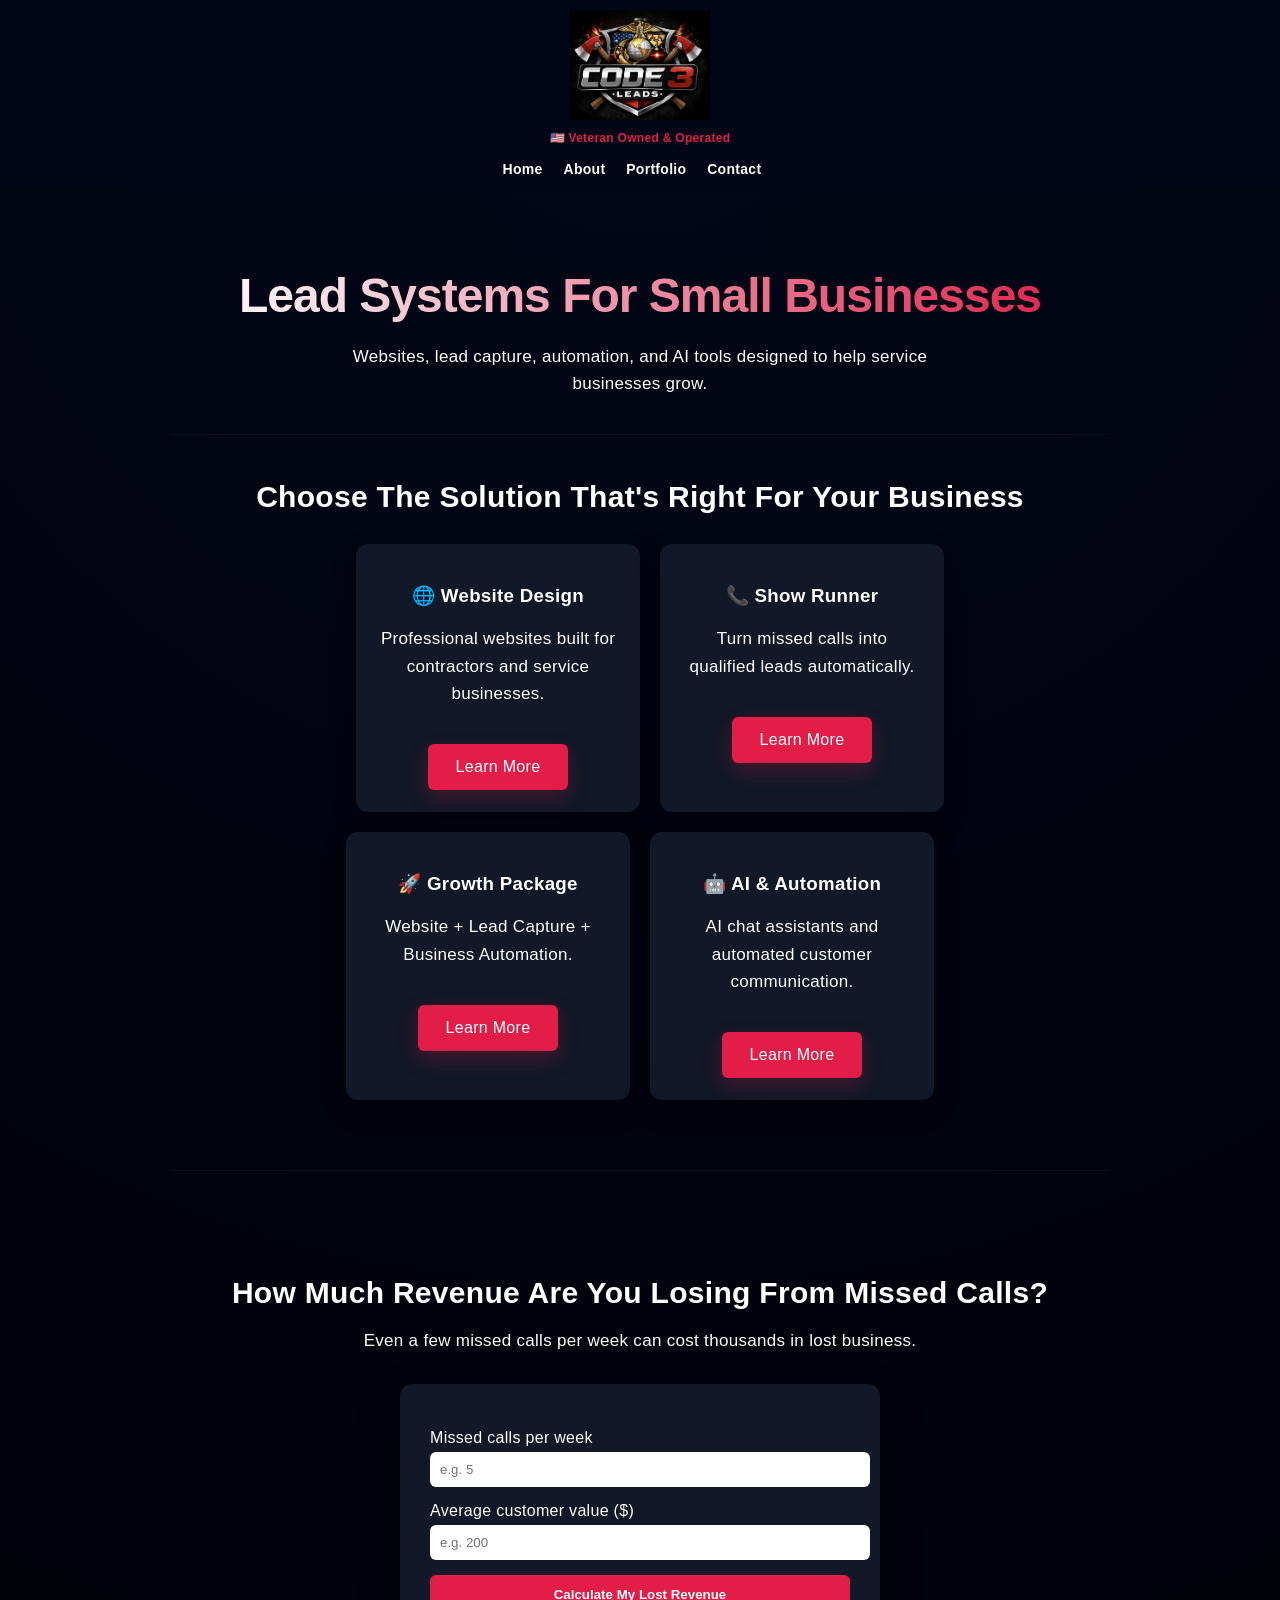
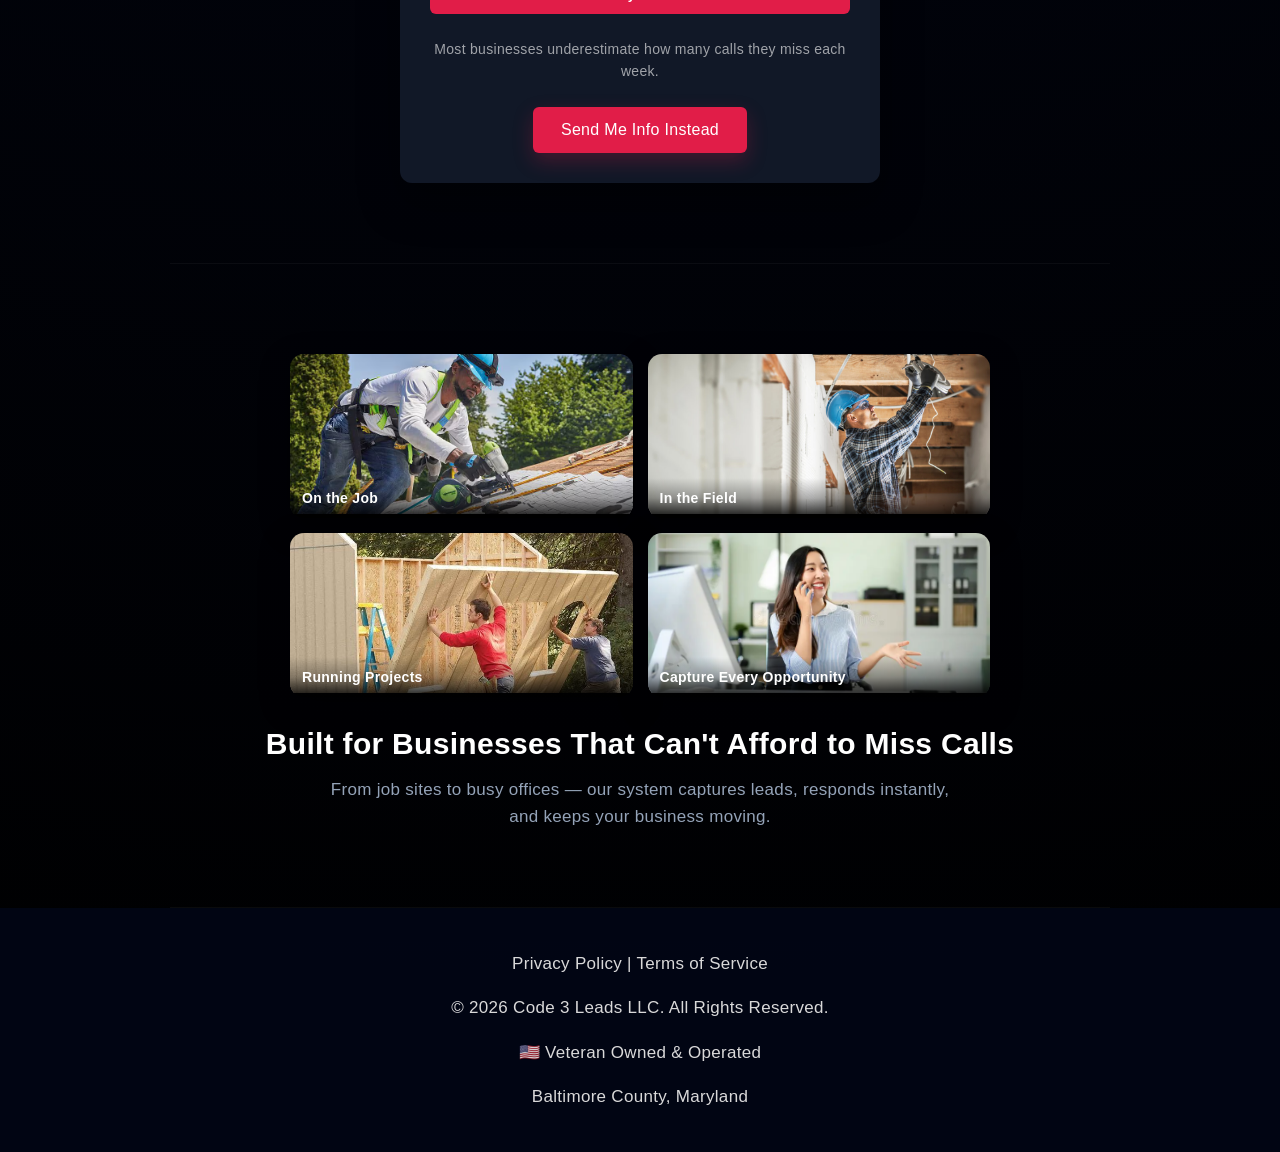
==== commit 984c4e63: "Redesign homepage and contact page" ====
--- a/index.html
+++ b/index.html
@@ -28,125 +28,68 @@
 
 </header>
 
-<!-- TOP TRUST SECTION -->
-<section class="work-section">
-
-  <div class="work-grid">
-
-    <div class="work-card">
-      <img src="images/roofer-working.png">
-      <div class="overlay">On the Job</div>
-    </div>
-
-    <div class="work-card">
-      <img src="images/electrician-working.png">
-      <div class="overlay">In the Field</div>
-    </div>
-
-    <div class="work-card">
-      <img src="images/contractor-working.png">
-      <div class="overlay">Running Projects</div>
-    </div>
-
-    <div class="work-card">
-      <img src="images/business-vibes.png">
-      <div class="overlay">Capture Every Opportunity</div>
-    </div>
-
-  </div>
-
-  <h2>Built for Businesses That Can't Afford to Miss Calls</h2>
-
-  <p class="subtext">
-    From job sites to busy offices — our system captures leads, responds instantly, and keeps your business moving.
-  </p>
-
-  <a href="https://code3leads.github.io/Show-Runner/" target="_blank" class="button">
-    See Live Demo
-  </a>
-  <a href="contact.html" class="button" style="background:#e11d48;">
-    Quick Request
-  </a> 
-
-</section>
-
 <!-- HERO -->
 <section class="hero">
 
-<h1>Stop Losing Customers From Missed Calls</h1>
-
-<p>
-Turn missed calls into captured leads with automation, AI chat, and follow-up systems built for small businesses.
-</p>
-
-<p class="hero-sub">
-Every missed call could be a paying customer choosing someone else.
-</p>
-
-</section>
-
-<!-- PROBLEM -->
-<section class="problem-section">
-
-<h2>You're Busy. Your Phone Isn't.</h2>
-
-<p>
-You're on job sites, helping customers, or managing your business — you can’t always answer every call.
-</p>
-
-<p class="highlight">
-Every missed call is a missed opportunity.
-</p>
-
-</section>
-
-<!-- SERVICES -->
-<section>
-
-<h2>What This System Does</h2>
+<h1>Lead Systems For Small Businesses</h1>
+
+<p>
+Websites, lead capture, automation, and AI tools designed to help service businesses grow.
+</p>
+
+</section>
+
+<section class="services-section">
+
+<h2>Choose The Solution That's Right For Your Business</h2>
 
 <div class="grid">
 
 <div class="card">
-<h3>📞 Auto Responds Instantly</h3>
-<p>Customers get a response the moment you miss a call.</p>
-</div>
-
-<div class="card">
-<h3>📋 Captures Lead Details</h3>
-<p>Automatically collects what the customer needs.</p>
-</div>
-
-<div class="card">
-<h3>⚡ Notifies You Immediately</h3>
-<p>So you can follow up while the lead is still hot.</p>
-</div>
-
-<div class="card">
-<h3>🔁 Turns Missed Calls Into Jobs</h3>
-<p>More conversations → more booked work.</p>
-</div>
-
-</div>
-
-</section>
-
-<!-- CTA -->
-<section class="cta-section">
-
-<h2>Ready to Capture More Leads?</h2>
-
-<p>
-See how this system works for your business in a free consultation.
-</p>
-
-<a href="https://calendly.com/code3leads/30min" target="_blank" class="button">
-See How This Works For My Business
-</a>
-
-<a href="contact.html" class="button" style="background:#e11d48; margin-top:10px;">
-Quick Request Instead
-</a>
+<h3>🌐 Website Design</h3>
+<p>
+Professional websites built for contractors and service businesses.
+</p>
+
+<a href="portfolio.html" class="button">
+Learn More
+</a>
+</div>
+
+<div class="card">
+<h3>📞 Show Runner</h3>
+<p>
+Turn missed calls into qualified leads automatically.
+</p>
+
+<a href="https://code3leads.github.io/Show-Runner/" target="_blank" class="button">
+Learn More
+</a>
+</div>
+
+<div class="card">
+<h3>🚀 Growth Package</h3>
+<p>
+Website + Lead Capture + Business Automation.
+</p>
+
+<a href="contact.html" class="button">
+Learn More
+</a>
+</div>
+
+<div class="card">
+<h3>🤖 AI & Automation</h3>
+<p>
+AI chat assistants and automated customer communication.
+</p>
+
+<a href="contact.html" class="button">
+Learn More
+</a>
+</div>
+
+</div>
 
 </section>
 
@@ -186,6 +129,41 @@
 
 </section>
 
+<!-- TOP TRUST SECTION -->
+<section class="work-section">
+
+  <div class="work-grid">
+
+    <div class="work-card">
+      <img src="images/roofer-working.png">
+      <div class="overlay">On the Job</div>
+    </div>
+
+    <div class="work-card">
+      <img src="images/electrician-working.png">
+      <div class="overlay">In the Field</div>
+    </div>
+
+    <div class="work-card">
+      <img src="images/contractor-working.png">
+      <div class="overlay">Running Projects</div>
+    </div>
+
+    <div class="work-card">
+      <img src="images/business-vibes.png">
+      <div class="overlay">Capture Every Opportunity</div>
+    </div>
+
+  </div>
+
+  <h2>Built for Businesses That Can't Afford to Miss Calls</h2>
+
+  <p class="subtext">
+    From job sites to busy offices — our system captures leads, responds instantly, and keeps your business moving.
+  </p>
+
+</section>
+
 <!-- SCRIPT -->
 <script>
 function calculateLoss() {
--- a/css/styles.css
+++ b/css/styles.css
@@ -75,11 +75,15 @@
   margin-right: auto;
 }
 
+.services-section {
+  padding-top: 20px;
+}
+
 /* =========================
    HERO
 ========================= */
 .hero {
-  padding: 60px 20px;
+  padding: 40px 20px 20px;
 }
 
 .hero h1 {
@@ -112,6 +116,16 @@
   background: #be123c;
   transform: translateY(-2px);
   box-shadow: 0 12px 30px rgba(225,29,72,0.35);
+}
+
+.policy-links a {
+  color: #e11d48;
+  text-decoration: none;
+  font-weight: bold;
+}
+
+.policy-links a:hover {
+  color: #ff4d6d;
 }
 
 /* =========================
@@ -193,6 +207,46 @@
     rgba(0,0,0,0.3),
     transparent
   );
+}
+
+.contact-layout {
+  display: flex;
+  gap: 30px;
+  align-items: flex-start;
+}
+
+.contact-info {
+  flex: 0.7;
+  background: #111827;
+  padding: 20px;
+  border-radius: 10px;
+  height: fit-content;
+}
+
+.contact-form {
+  flex: 1.8;
+  max-width: 600px;
+  margin: 0 auto;
+}
+
+.checkbox label {
+  display: flex;
+  align-items: flex-start;
+  gap: 10px;
+  text-align: left;
+}
+
+.contact-form input,
+.contact-form textarea,
+.contact-form select {
+  width: 100%;
+  box-sizing: border-box;
+}
+
+@media (max-width: 768px) {
+  .contact-layout {
+    flex-direction: column;
+  }
 }
 
 /* =========================
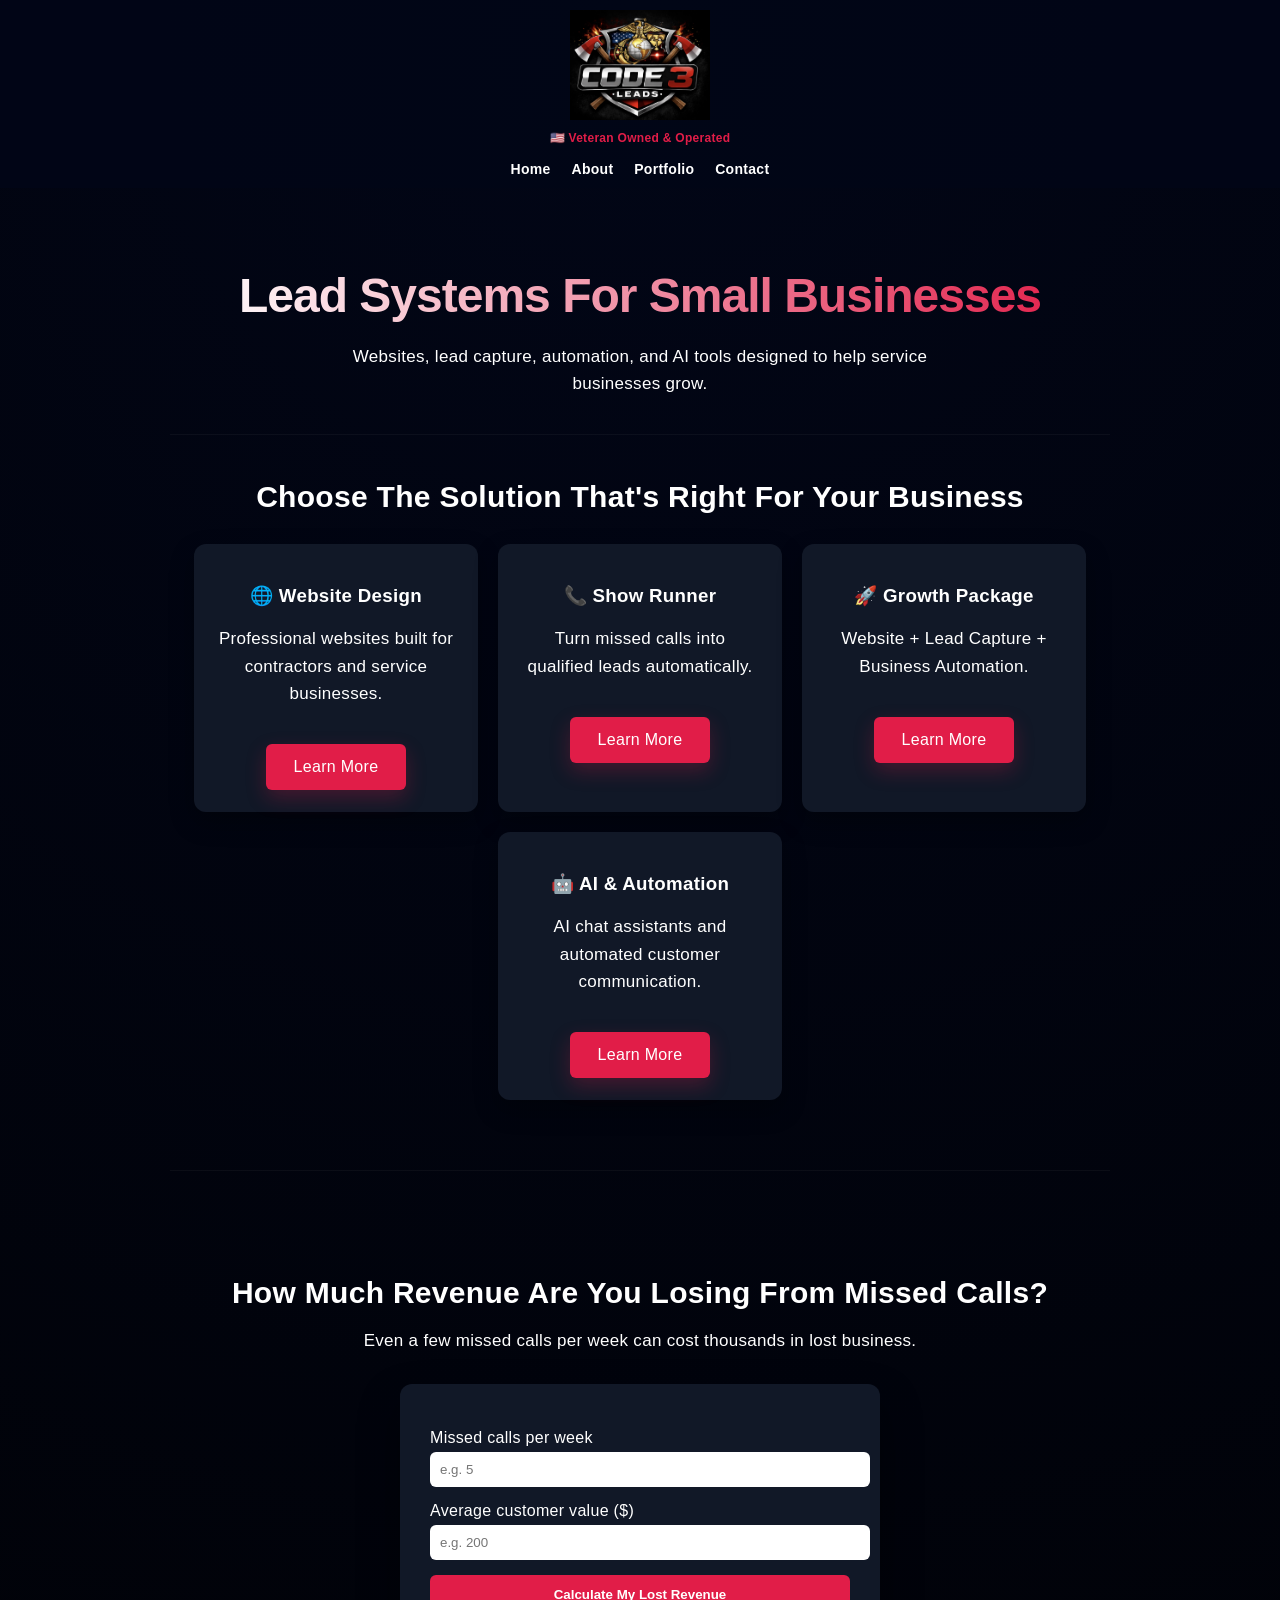
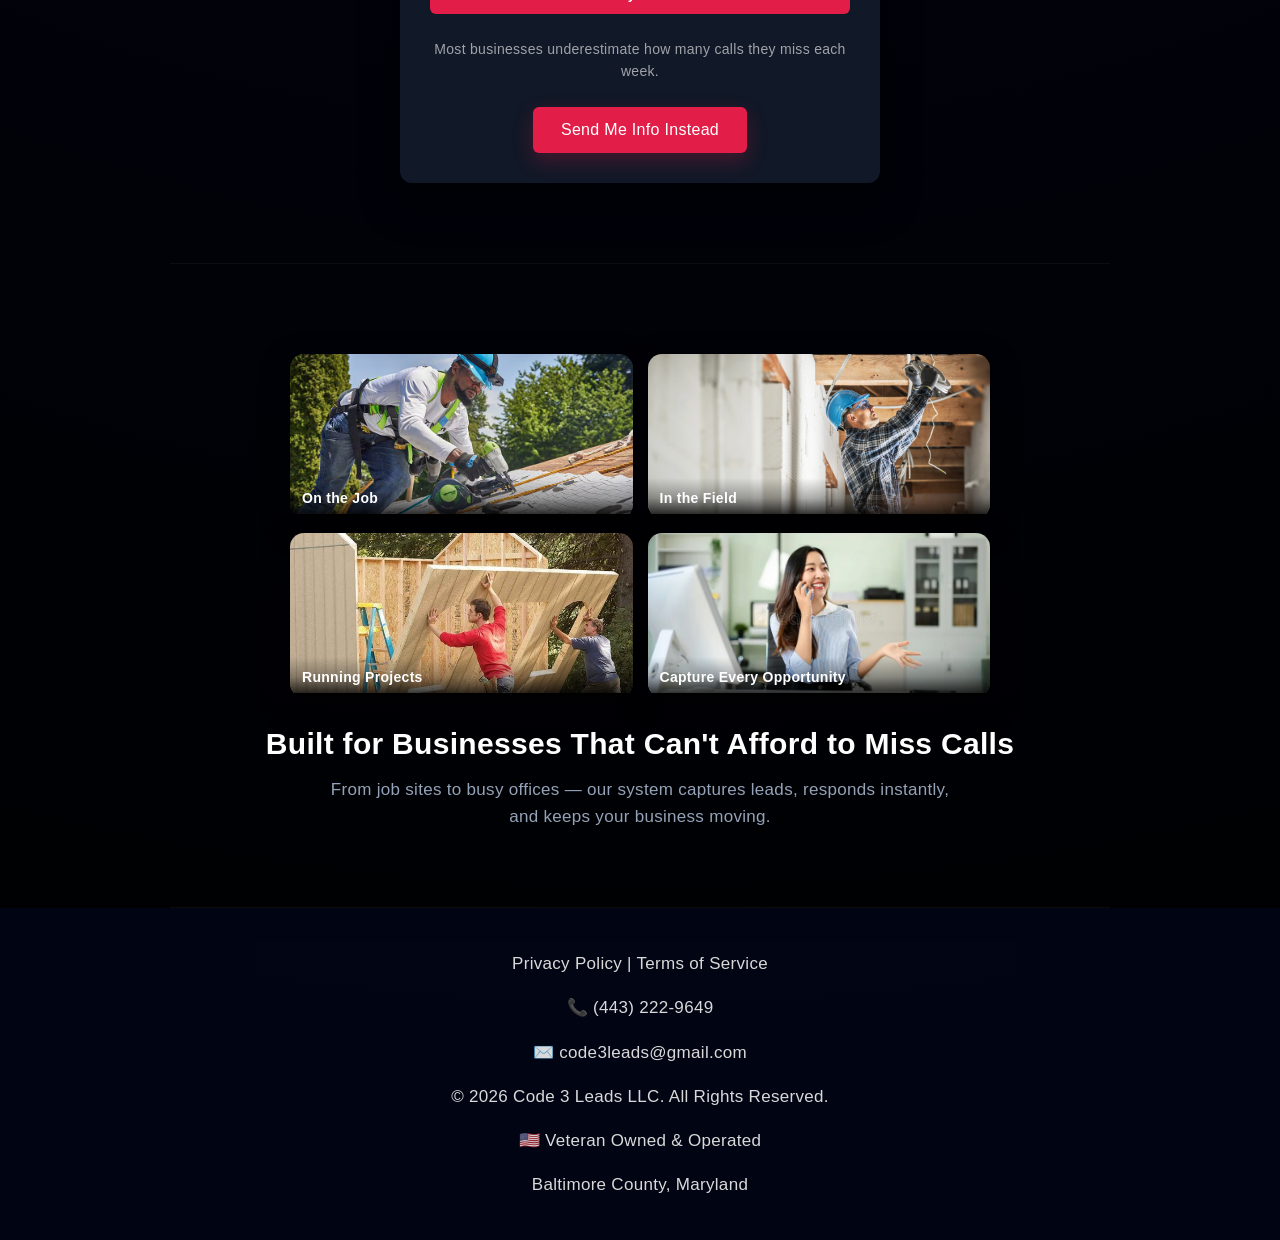
==== commit 1ac31bf5: "Update portfolio and unify headers and footers" ====
--- a/index.html
+++ b/index.html
@@ -23,7 +23,7 @@
 <a href="index.html">Home</a>
 <a href="about.html">About</a>
 <a href="portfolio.html">Portfolio</a>
-<a href="contact.html">Contact<a/>
+<a href="contact.html">Contact</a>
 </nav> 
 
 </header>
@@ -192,6 +192,20 @@
 <a href="terms.html">Terms of Service</a>
 </p>
 
+<p>
+📞
+<a href="tel:4432229649">
+(443) 222-9649
+</a>
+</p>
+
+<p>
+✉️
+<a href="mailto:code3leads@gmail.com">
+code3leads@gmail.com
+</a>
+</p>
+
 <p>© 2026 Code 3 Leads LLC. All Rights Reserved.</p>
 
 <p>🇺🇸 Veteran Owned & Operated</p>
--- a/css/styles.css
+++ b/css/styles.css
@@ -151,6 +151,46 @@
 .card:hover {
   transform: translateY(-6px);
   box-shadow: 0 15px 35px rgba(0,0,0,0.5);
+}
+
+.project-item {
+  display: flex;
+  gap: 30px;
+  align-items: flex-start;
+}
+
+.project-thumb {
+  width: 400px;
+  border-radius: 10px;
+}
+
+.project-content {
+  flex: 1;
+}
+
+.project-content ul {
+  margin-top: 15px;
+  margin-bottom: 20px;
+  padding-left: 20px;
+}
+
+.project-features {
+  margin: 15px 0;
+}
+
+.project-features p {
+  margin: 8px 0;
+}
+@media (max-width: 768px) {
+
+  .project-item {
+    flex-direction: column;
+  }
+
+  .project-thumb {
+    width: 100%;
+  }
+
 }
 
 /* =========================
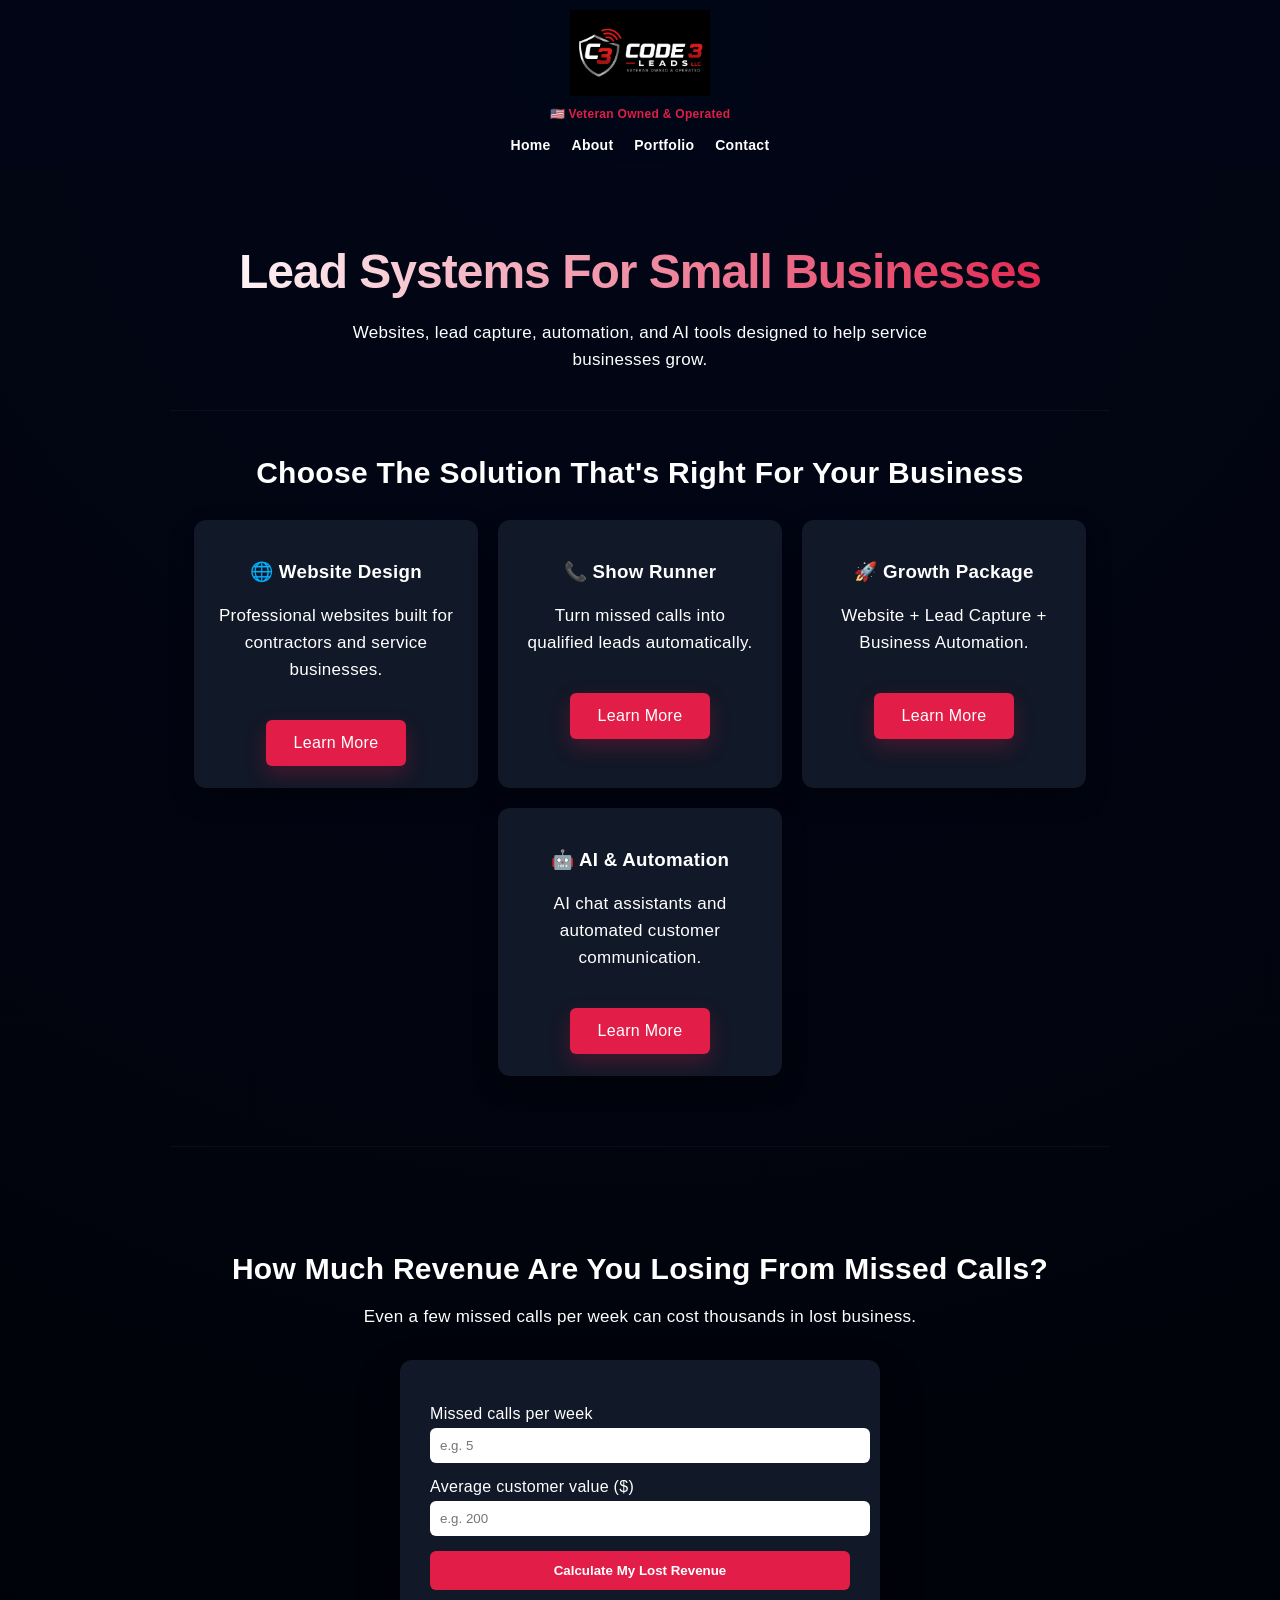
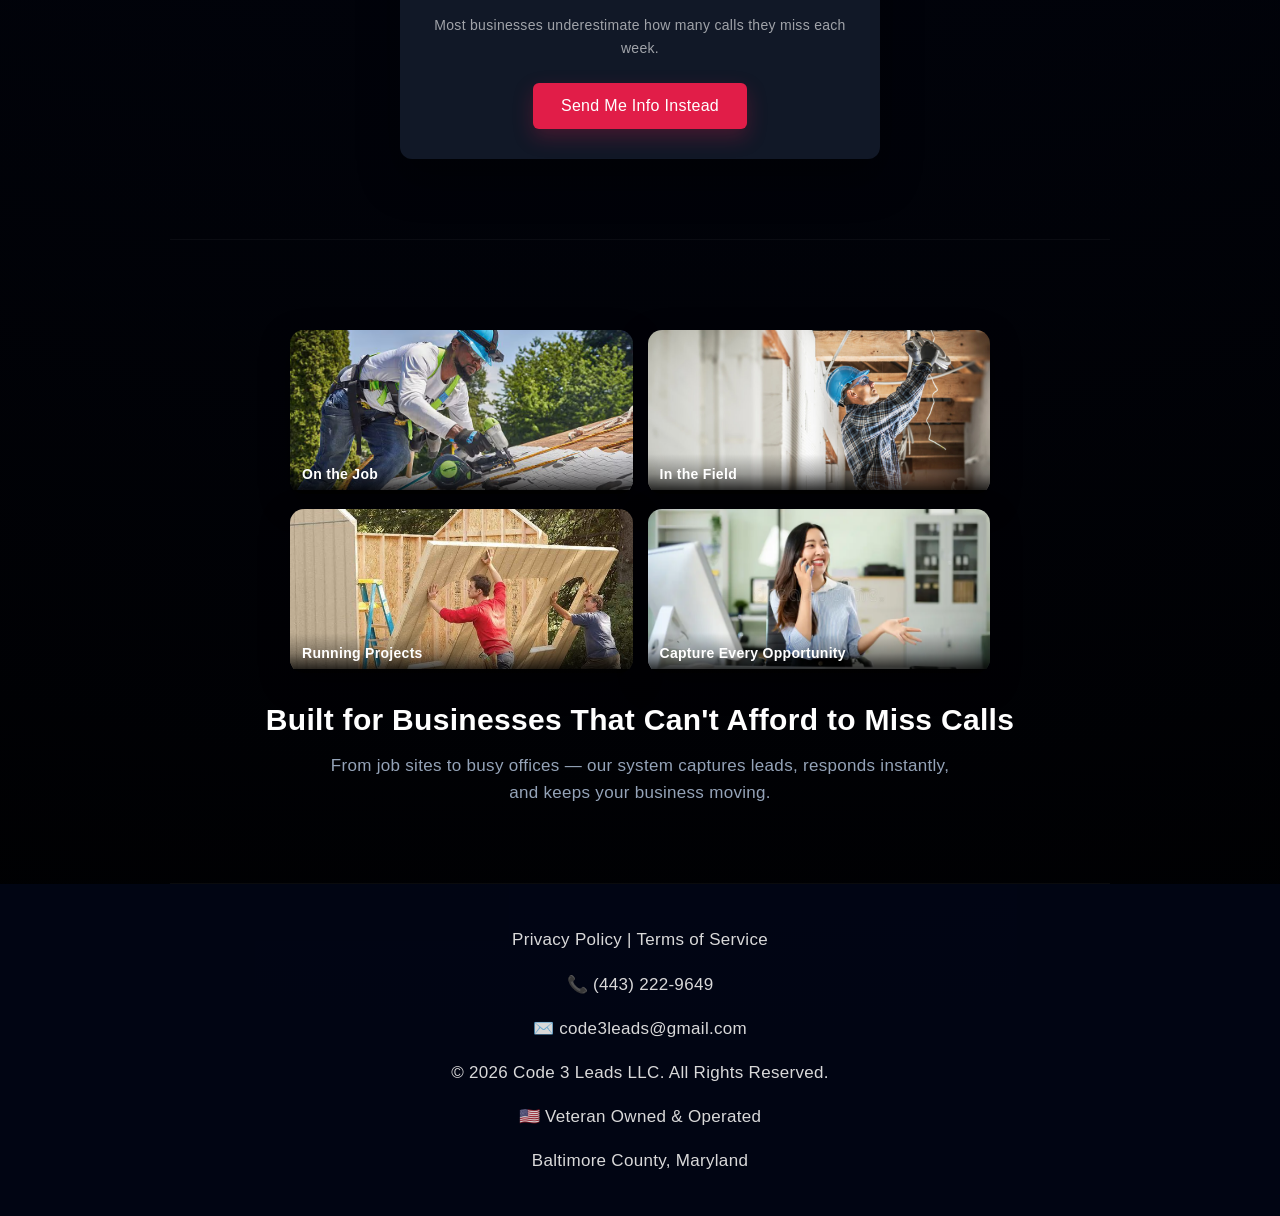
==== commit 586e73cb: "Update Code 3 Leads branding" ====
--- a/index.html
+++ b/index.html
@@ -12,7 +12,7 @@
 <header>
 
 <a href="index.html">
-<img src="images/code3-logo.png" class="logo">
+<img src="images/Code 3 Leads.png" class="logo">
 </a>
 
 <p class="tagline">
